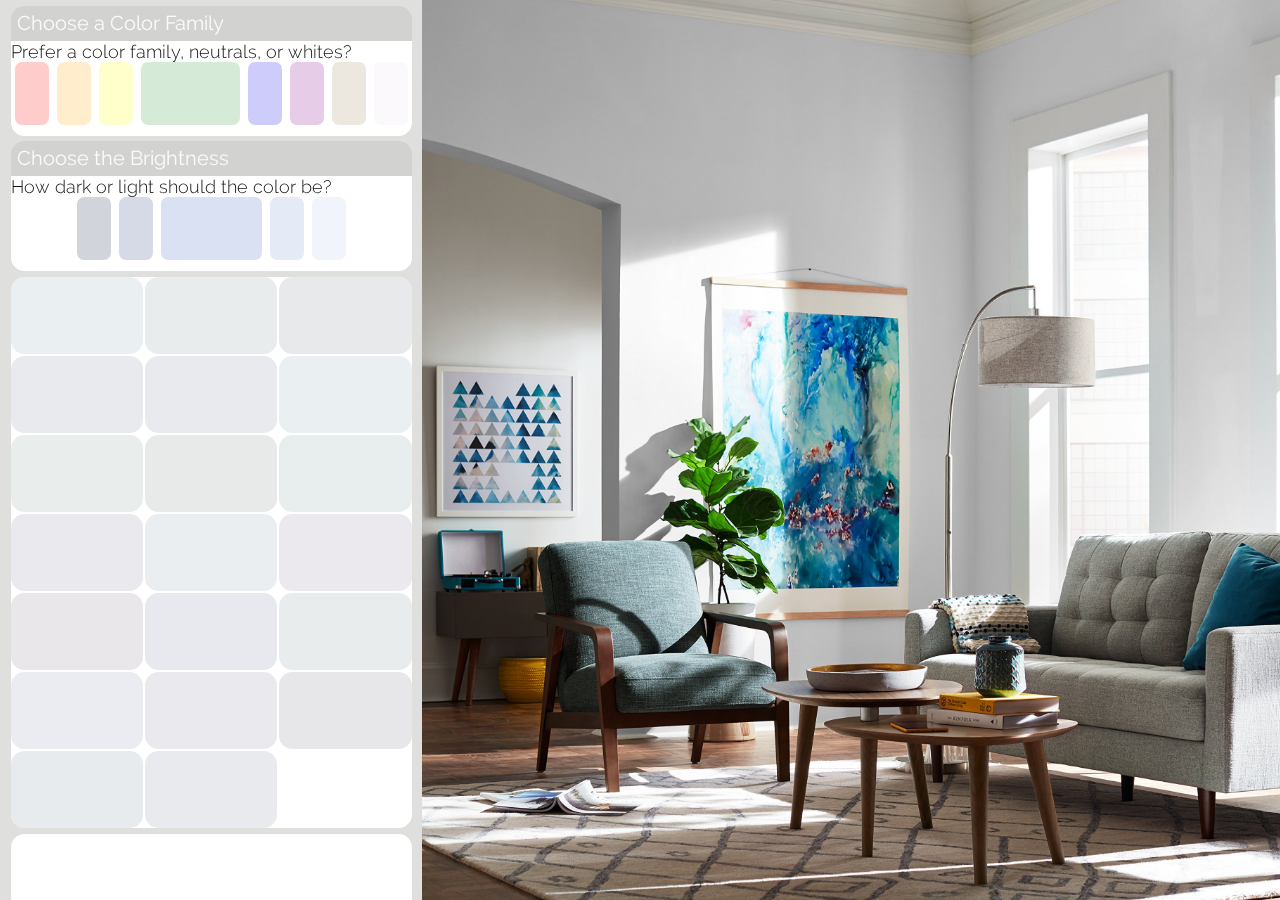
==== index.html @ 6569b26c "Started color info view 2" ====
<html>
  <head>
	<title>ColorFocus</title>
	<meta charset="UTF-8">
	<meta name="viewport" content="width=device-width, initial-scale=1">
	<link rel="stylesheet" href="./css/variables.css">
	<link rel="stylesheet" href="./css/global.css">
	<link rel="stylesheet" href="./css/navigation.css">
	<link rel="stylesheet" href="./css/layout.css">
	<link rel="stylesheet" href="./css/scene.css">
	<link rel="stylesheet" href="./css/color-list.css">
	<link rel="stylesheet" href="./css/state.css">
	<link rel="stylesheet" href="./css/filter.css">
</head>

<body>
	<script src="./js/tinycolor-min.js" type="text/javascript"></script>
	<script src="./js/jquery.js" type="text/javascript"></script>
	<script src="./js/angular.min.js" type="text/javascript"></script>
	<script src="./js/processed-colors.js" type="text/javascript"></script>
	<script src="./js/app.js" type="text/javascript"></script>

<div id="app-wrapper" class="">
	<div class="color-set-wrapper">
		<!-- <div class="filter-wrapper"> -->
			<div class="short-list__wrapper">
				<h2 class="short-list__title">
					Choose a Color Family
				</h2>
				<p class="short-list__copy">Prefer a color family, neutrals, or whites?</p>
					<!-- Colors, Neutrals or Whites -->
				<ul class="short-list">
					<li class="short-list__color"><button class="short-list__button" style="background-color:hsl( 0, 100%, 50% );"></button></li>
					<li class="short-list__color"><button class="short-list__button" style="background-color:hsl( 39, 100%, 50% );"></button></li>
					<li class="short-list__color"><button class="short-list__button" style="background-color:hsl( 60, 100%, 50% );"></button></li>
					<li class="short-list__color short-list__color--active"><button class="short-list__button" style="background-color:hsl( 121, 50%, 40% );"></button></li>
					<li class="short-list__color"><button class="short-list__button" style="background-color:hsl( 241, 98%, 46% );"></button></li>
					<li class="short-list__color"><button class="short-list__button" style="background-color:hsl( 300, 100%, 25% );"></button></li>
					<li class="short-list__color"><button class="short-list__button" style="background-color:hsl( 39, 25%, 50% );"></button></li>
					<li class="short-list__color"><button class="short-list__button" style="background-color:hsl( 300, 25%, 90% );"></button></li>
				</ul>
			</div>

			<div class="short-list__wrapper">
				<h2 class="short-list__title">Choose the Brightness</h2>
				<p class="short-list__copy">How dark or light should the color be?</p>
				<!-- Improve recommendations      Make the color dark or light -->
				<ul class="short-list">
					<li class="short-list__color"><button class="short-list__button" style="background-color:hsl( 220, 50%, 18% );"></button></li>
					<li class="short-list__color"><button class="short-list__button" style="background-color:hsl( 220, 50%, 34% );"></button></li>
					<li class="short-list__color short-list__color--active"><button class="short-list__button short-list__button--active" style="background-color:hsl( 220, 50%, 50% );"></button></li>
					<li class="short-list__color"><button class="short-list__button" style="background-color:hsl( 220, 50%, 66% );"></button></li>
					<li class="short-list__color"><button class="short-list__button" style="background-color:hsl( 220, 50%, 82% );"></button></li>
				</ul>
			</div>
		<!-- </div> -->

		<div class="color-list-wrapper">
			<ul class="color-list">
				<li class="color-list__color"><button class="color-list__button" style="background-color:hsl( 200, 38%, 33% );"></button></li>
				<li class="color-list__color"><button class="color-list__button" style="background-color:hsl( 200, 28%, 23% );"></button></li>
				<li class="color-list__color"><button class="color-list__button" style="background-color:hsl( 200, 38%, 13% );"></button></li>
				<li class="color-list__color"><button class="color-list__button" style="background-color:hsl( 220, 48%, 23% );"></button></li>
				<li class="color-list__color"><button class="color-list__button" style="background-color:hsl( 230, 32%, 23% );"></button></li>
				<li class="color-list__color"><button class="color-list__button" style="background-color:hsl( 190, 38%, 33% );"></button></li>
				<li class="color-list__color"><button class="color-list__button" style="background-color:hsl( 150, 28%, 23% );"></button></li>
				<li class="color-list__color"><button class="color-list__button" style="background-color:hsl( 160, 38%, 13% );"></button></li>
				<li class="color-list__color"><button class="color-list__button" style="background-color:hsl( 180, 48%, 23% );"></button></li>
				<li class="color-list__color"><button class="color-list__button" style="background-color:hsl( 250, 32%, 23% );"></button></li>
				<li class="color-list__color"><button class="color-list__button" style="background-color:hsl( 210, 38%, 33% );"></button></li>
				<li class="color-list__color"><button class="color-list__button" style="background-color:hsl( 270, 28%, 23% );"></button></li>
				<li class="color-list__color"><button class="color-list__button" style="background-color:hsl( 280, 38%, 13% );"></button></li>
				<li class="color-list__color"><button class="color-list__button" style="background-color:hsl( 230, 48%, 23% );"></button></li>
				<li class="color-list__color"><button class="color-list__button" style="background-color:hsl( 200, 32%, 23% );"></button></li>
				<li class="color-list__color"><button class="color-list__button" style="background-color:hsl( 220, 38%, 33% );"></button></li>
				<li class="color-list__color"><button class="color-list__button" style="background-color:hsl( 260, 28%, 23% );"></button></li>
				<li class="color-list__color"><button class="color-list__button" style="background-color:hsl( 240, 38%, 13% );"></button></li>
				<li class="color-list__color"><button class="color-list__button" style="background-color:hsl( 205, 48%, 23% );"></button></li>
				<li class="color-list__color"><button class="color-list__button" style="background-color:hsl( 232, 32%, 23% );"></button></li>
			</ul>
		</div>

		<div class="short-list__wrapper">
			<div class="short-list__content short-list__content--favorites">
				<h2 class="short-list__title">Your Favorites</h2>
				<p class="short-list__copy">Last seven colors you favorited</p>
				<!-- Improve recommendations      Make the color dark or light -->
				<ul class="short-list">
					<li class="short-list__color"><button class="short-list__button" style="background-color:hsl( 200, 38%, 33% );"></button></li>
					<li class="short-list__color"><button class="short-list__button" style="background-color:hsl( 200, 28%, 23% );"></button></li>
					<li class="short-list__color"><button class="short-list__button" style="background-color:hsl( 200, 38%, 13% );"></button></li>
					<li class="short-list__color"><button class="short-list__button" style="background-color:hsl( 200, 48%, 23% );"></button></li>
					<li class="short-list__color"><button class="short-list__button" style="background-color:hsl( 200, 32%, 23% );"></button></li>
				</ul>
			</div>
		</div>
	</div>

	<div class="scene">
		<div class="scene__room-wrapper">
			<div class="scene__room__tinted-wrapper">
				<img class="scene__room scene__room--tinted" src="./images/room.jpg" alt="">
			</div>
			<img class="scene__room scene__room--natural" src="./images/room.jpg" alt="">

			<div class="scene__color-info-wrapper">
				<button class="scene__color-info">
					<div class="scene__color-info-copy-wrapper">
						<div class="scene__color-info-copy scene__color-info--number">SW 2021</div>
						<div class="scene__color-info-copy scene__color-info--name">House Atreides</div>
					</div>
				</button>
				<button class="scene__color-info scene__color-info--coord1">
					<div class="scene__color-info-copy-wrapper">
						<div class="scene__color-info-copy scene__color-info--number">SW 2006</div>
						<div class="scene__color-info-copy scene__color-info--name">Rainstorm</div>
					</div>
				</button>
				<button class="scene__color-info scene__color-info--coord2">
					<div class="scene__color-info-copy-wrapper">
						<div class="scene__color-info-copy scene__color-info--number">SW 3773</div>
						<div class="scene__color-info-copy scene__color-info--name">Deep Forest Brown</div>
					</div>
				</button>
			</div>
		</div>

		<div class="scene__room-wrapper scene__room-wrapper--bottom">
			<div class="scene__room__tinted-wrapper scene__room__tinted-wrapper--bottom">
				<img class="scene__room scene__room--tinted scene__room" src="./images/room.jpg" alt="">
			</div>
			<img class="scene__room scene__room--natural" src="./images/room.jpg" alt="">

			<button class="scene__color-info scene__color-info--bottom">
				<div class="scene__color-info-copy-wrapper">
					<div class="scene__color-info-copy scene__color-info--number">SW 2021</div>
					<div class="scene__color-info-copy scene__color-info--name">House Atreides</div>
				</div>
			</button>
			<button class="scene__color-info scene__color-info--coord1 scene__color-info--bottom">
				<div class="scene__color-info-copy-wrapper">
					<div class="scene__color-info-copy scene__color-info--number">SW 2006</div>
					<div class="scene__color-info-copy scene__color-info--name">Rainstorm</div>
				</div>
			</button>
			<button class="scene__color-info  scene__color-info--coord2 scene__color-info--bottom">
				<div class="scene__color-info-copy-wrapper">
					<div class="scene__color-info-copy scene__color-info--number">SW 3773</div>
					<div class="scene__color-info-copy scene__color-info--name">Deep Forest Brown</div>
				</div>
			</button>
		</div>
	</div>
</div>  <!-- CLOSE app-wrapper -->

</body>
</html>
---- css/variables.css ----
body {
    --tintedSceneFilter: initial;
    --sceneTintColor: #fff;
}
---- css/global.css ----
/* ------------------ ############ RESETS ############ ------------------ */
html, button, body, div, span, section, ul, li, h1, h2, h3, h4, h5, p {
  box-sizing: border-box;
  color: #111112;
  font-family: 'Raleway', sans-serif;
  font-size: 16px;
  font-weight: 400;
  margin: 0;
  padding: 0;
}

button {
  background: transparent;
  border: none;
  cursor: pointer;
  line-height: normal;
  width: auto;
  overflow: visible;
  -moz-osx-font-smoothing: inherit;
  -webkit-font-smoothing: inherit;
  -webkit-appearance: none;
}

button::-moz-focus-inner {
  border: 0;
  padding: 0;
}

ul, li {
  list-style: none;
}

/* latin */
@font-face {
  font-family: 'Raleway';
  font-style: normal;
  font-weight: 300;
  src: local( 'Raleway Light' ), local( 'Raleway-Light' ), url( ../fonts/raleway300.woff2 ) format('woff2');
  unicode-range: U+0000-00FF, U+0131, U+0152-0153, U+02BB-02BC, U+02C6, U+02DA, U+02DC, U+2000-206F, U+2074, U+20AC, U+2122, U+2191, U+2193, U+2212, U+2215, U+FEFF, U+FFFD;
}
/* latin */
@font-face {
  font-family: 'Raleway';
  font-style: normal;
  font-weight: 400;
  src: local( 'Raleway' ), local( 'Raleway-Regular' ), url( ../fonts/raleway400.woff2 ) format('woff2');
  unicode-range: U+0000-00FF, U+0131, U+0152-0153, U+02BB-02BC, U+02C6, U+02DA, U+02DC, U+2000-206F, U+2074, U+20AC, U+2122, U+2191, U+2193, U+2212, U+2215, U+FEFF, U+FFFD;
}
/* latin */
@font-face {
  font-family: 'Raleway';
  font-style: normal;
  font-weight: 700;
  src: local( 'Raleway Bold' ), local( 'Raleway-Bold' ), url( ../fonts/raleway700.woff2 ) format('woff2');
  unicode-range: U+0000-00FF, U+0131, U+0152-0153, U+02BB-02BC, U+02C6, U+02DA, U+02DC, U+2000-206F, U+2074, U+20AC, U+2122, U+2191, U+2193, U+2212, U+2215, U+FEFF, U+FFFD;
}
/* latin */
@font-face {
  font-family: 'Raleway';
  font-style: normal;
  font-weight: 900;
  src: local( 'Raleway Black' ), local( 'Raleway-Black' ), url( ../fonts/raleway900.woff2 ) format('woff2');
  unicode-range: U+0000-00FF, U+0131, U+0152-0153, U+02BB-02BC, U+02C6, U+02DA, U+02DC, U+2000-206F, U+2074, U+20AC, U+2122, U+2191, U+2193, U+2212, U+2215, U+FEFF, U+FFFD;
}

/* ------------------ ############ GENERAL ############ ------------------ */
#app-wrapper {
  background-color: #fff;
  height: 100%;
  margin: 0 auto;
  max-width: 1500px;
  overflow: hidden;
  position: relative;
  width: 100vw;
}

.color-set-wrapper,
.color-list__button,
.scene,
.scene__room,
.scene__room-wrapper,
.scene__room__tinted-wrapper,
.scene__color-info-copy-wrapper,
.scene__color-info {
    height: 100%;
    left: 0;
    overflow: hidden;
    position: absolute;
    top: 0;
    width: 100%;
    z-index: 1;
}

/* ------------------ ############ VARIABLES ############ ------------------ */
body {
  --media-query-multiplier: 1;
  --media-query-font-multiplier: 1.2;
  --tintedSceneFilter: initial;
  --sceneTintColor: #fff;
  --default-border-radius: calc( var( --media-query-multiplier ) * 0.75vmax );

  --color-list-margin: calc( var( --media-query-multiplier ) * 1% ) 0;

  --color-set-wrapper-padding: 0 calc( var( --media-query-multiplier ) * 0.6% );
  --color-set-transform: transform: scaleY( 1 );

  --filter-list-title-padding: calc( var( --media-query-multiplier ) * 0.3vw ) calc( var( --media-query-multiplier ) * 0.35vw );
  --filter-list-wrapper-padding: 0 0 calc( var( --media-query-multiplier ) * 2% );
  --filter-list-wrapper-margin-top: calc( var( --media-query-multiplier ) * 1% );
  /* --filter-list-margin-top: calc( var( --media-query-multiplier ) * 0.8 * 2% ); */
  --filter-button-border-radius: calc( var( --media-query-multiplier ) * 0.4vmax );
  --filter-list-height: calc( var( --media-query-multiplier ) * 5% );
  --filter-list-title-font-size: calc( var( --media-query-multiplier ) * var( --media-query-font-multiplier ) * 18px );
  --filter-list-copy-font-size: calc( var( --media-query-multiplier ) * var( --media-query-font-multiplier ) * 16px );
}

@media  ( min-width: 770px ) and ( min-aspect-ratio: 3/2 ), ( min-width: 770px ) and ( max-aspect-ratio: 2/3 )  {
  body {
      --media-query-multiplier: 0.9;
      --media-query-font-multiplier: 0.97;
  }
}

@media  ( min-width: 770px ) and ( min-aspect-ratio: 3/2 )  {
}

@media  ( min-width: 770px ) and ( min-aspect-ratio: 2/1 ), ( min-width: 770px ) and ( max-aspect-ratio: 1/2 )  {
  .short-list,
  .short-list {
      /* height: 14%; */
  }

  body {
      --media-query-multiplier: 0.8;
      /* --media-query-font-multiplier: 0.97; */
  }
}

@media  ( min-width: 770px ) and ( min-aspect-ratio: 3/1 ), ( min-width: 770px ) and ( max-aspect-ratio: 1/3 )  {
  .short-list,
  .short-list {
      /* height: 16%; */
  }

  body {
      --media-query-multiplier: 0.7;
  }
}

@media  ( min-width: 770px ) and ( min-aspect-ratio: 3/1 )  {
  .filter-wrapper {
      height: 47.5%;
      /* margin-bottom: 0.3%; */
  }

  .color-list-wrapper {
      height: 51.5%;
  }
}

@media  ( min-width: 1000px ) and ( max-aspect-ratio: 3/2 ), ( min-width: 1000px ) and ( min-aspect-ratio: 2/3 )  {
  /* .short-list,
  .short-list {
      margin-top: 13px;
  } */

  body {
      --media-query-multiplier: 1;
      --media-query-font-multiplier: 0.8;
  }

  .filter-wrapper {
      height: 30%;
  }
  
  .color-list-wrapper {
      height: 69.9%;
  }
}

@media  ( min-width: 1170px ) and ( max-aspect-ratio: 3/2 ), ( min-width: 1170px ) and ( min-aspect-ratio: 2/3 )  {
  body {
      --media-query-multiplier: 1.2;
  }

  .color-set-wrapper {
      /* padding: 1%; */
  }

  .short-list,
  .short-list {
      /* margin-top: 16px; */
  }

  .short-list__title,
  .short-list__title {
      /* font-size: 18px; */
  }
}

@media  ( min-width: 1230px ) and ( max-aspect-ratio: 3/2 ), ( min-width: 1230px ) and ( min-aspect-ratio: 2/3 )  {
  body {
      --media-query-multiplier: 1.4;
  }

  .color-set-wrapper {
      /* padding: 1.3%; */
  }

  .short-list__title,
  .short-list__title {
      /* font-size: 22px; */
      /* margin: 6px 0; */
  }

  .short-list,
  .short-list {
      /* margin-top: 20px; */
  }
}

@media  ( min-width: 1380px ) and ( max-aspect-ratio: 3/2 ), ( min-width: 1380px ) and ( min-aspect-ratio: 2/3 )  {
  body {
      --media-query-multiplier: 1.5;
  }
  .color-set-wrapper {
      /* padding: 1.6%; */
  }

  .short-list,
  .short-list {
      /* height: 36px; */
      /* margin-top: 18px; */
  }
}

/* ------------------ ############ APP STATE - ROOM DETAIL ############ ------------------ */


.state-select-favorites .short-list__wrapper:not( .short-list__content--favorites ) {
  opacity: 0;
  transform: scaleY( 0.001);
}

.state-select-favorites .short-list__wrapper:not( .short-list__content--favorites ) .short-list__content {
  transform: scaleY( 1000 );
}

.scene:hover .short-list__content--favorites,
.state-select-favorites .short-list__content--favorites {
  opacity: 1;
  transform: scaleY( 1 );
}

.scene:hover .short-list__content--favorites .short-list__content,
.state-select-favorites .short-list__content--favorites .short-list__content {
  transform: scaleY( 1 );
}
---- css/layout.css ----
.EXAMPLE {
  display: flex;
  flex-direction: column;
  height: var( --slice-wrapper-height );
  justify-content: space-between;
  top: var( --navigation-height );
  transform: var( --slice-slider-translate );
  transition-property: transform;
  transition-duration: var( --duration-long );
  width: 100%;
  will-change: transform;
}


@media screen and ( orientation: landscape ) { /* landscape viewport, vertical rooms */
}

@media screen and ( min-width: 790px ) {

}

@media screen and ( min-width: 790px ) and ( orientation: landscape ){
}

@media screen and ( min-width: 900px ) {
}

@media screen and ( min-width: 1000px ) {
}

@media screen and ( min-width: 1100px ) {
}

@media screen and ( min-width: 1250px ) {
}
---- css/scene.css ----
.scene {
    background-color: var( --sceneTintColor );
    /* display: none; */
    left: 33%;
    overflow: hidden;
    width: 67%;

    /* opacity: 0.1; */
}

.scene__room {
    background-color: var( --sceneTintColor );
    object-fit: cover;
}

.scene__room--tinted {
    background-color: var( --sceneTintColor );
    filter: grayscale(100);
    mix-blend-mode: multiply;
}

.scene__room__tinted-wrapper {
    background-color: var( --sceneTintColor );
}

.scene__room--natural {
    -webkit-mask-image: url( '../images/room-mask.png' );
    -webkit-mask-size: cover;
    -webkit-mask-position: 50% 50%;
    mask-size: cover;
}

.scene__room-wrapper {
}

.scene__room-wrapper--bottom {
    display: none;
}

.scene__color-info-wrapper {
    align-items: center;
    /* align-content: center; */
    display: flex;
    flex-direction: row;
    height: 100%;
    justify-content: space-around;

    transform: scale( 1 );
    transition: transform 0.35s;

    width: 100%;
    will-change: transform;
    /* padding: 1%; */
}

.scene__color-info {
    /* align-items: center; */
    /* background-color: #555657; */
    background: linear-gradient(-15deg, rgba(27, 41, 54, 0.2) 0%, rgba(27, 41, 54, 1) 38%, rgba(27, 41, 54, 1) 100%);
    border-radius: var( --default-border-radius );
    /* display: inline-block; */
    height: 98%;
    /* margin: 1% 0 0 1%; */
    /* clip-path: polygon( 0% 0%, 100% 0%, 100% 17%, 80% 12%, 0% 20% ); */
    /* display: flex;
    flex-direction: column;
    justify-content: flex-end; */
    position: relative;
    /* transform: scale( 1 ); */
    transform-origin: top left;
    transition: transform 0.35s;
    width: 52%;
    /* will-change: transform; */
    z-index: 3;
}

.scene__color-info--bottom {
}

/* .scene__color-info-copy, */
.scene__color-info-copy-wrapper {
    margin-bottom: 10%;
    /* transform: scale( 10 ); */
    transform-origin: top left;
    transition: transform 0.35s;
    will-change: transform;
}

.scene__color-info--coord1 {
    background: linear-gradient(-15deg, rgba(27, 41, 54, 0.2) 0%, rgba(27, 41, 54, 1) 38%, rgba(27, 41, 54, 1) 100%);
    width: 22%;
    /* clip-path: polygon( 0% 0%, 100% 0%, 100% 17%, 80% 12%, 0% 20% ); */
    z-index: 2;
}

.scene__color-info--coord2 {
    background-color: #222324;
    width: 22%;
    /* clip-path: polygon( 0% 0%, 100% 0%, 100% 17%, 80% 12%, 0% 20% ); */
    z-index: 1;
}

.scene__color-info--number {
    font-size: var( --filter-list-copy-font-size );
}

.scene__color-info--name {
    font-size: var( --filter-list-title-font-size );    
    margin-bottom: 10%;
}

.scene__room__tinted-wrapper {
}

.scene__room__tinted-wrapper--bottom {
}
---- css/color-list.css ----
.color-list-wrapper {
    background-color: #fff;
    border-radius: var( --default-border-radius );
    height: 61.3%;
    margin: var( --color-list-margin );
    overflow: hidden;
    width: 100%;
}

.color-list {
    display: grid;
    grid-gap: 0.15vw;
    grid-template-columns: 1fr 1fr 1fr;
    height: 100%;
    width: 100%;
}

.color-list__color {
    position: relative;
}

.color-list__button {
    border-radius: var( --default-border-radius );
    opacity: 0.1;
}

.color-list__color--active {
}

@media ( min-aspect-ratio: 3/2 ) {
    .color-list {
        grid-template-columns: 1fr 1fr 1fr 1fr 1fr;
    }
}

@media ( min-aspect-ratio: 5/2 ) {
    .color-list {
        grid-template-columns: 1fr 1fr 1fr 1fr 1fr 1fr;
    }
}

@media ( min-aspect-ratio: 7/2 ) {
    .color-list {
        grid-template-columns: 1fr 1fr 1fr 1fr 1fr 1fr 1fr;
    }
}
---- css/state.css ----
/* --duration-long-6x: */


/* Color Detail displayed state  */
.room-wrapper__button:hover .solid-overlay,
.room-wrapper__button:hover .room-image-natural {
  opacity: 0;
}

.room-wrapper__button:hover .color-info {
  opacity: 1;
  z-index: 4;
}

.room-wrapper__button:hover .logo-clipped {
  transform: scale( 1, 1 ) translate( 0, 0 );
}
---- css/filter.css ----
.title {
    color: rgb(51, 111, 119);
    font-family: 'Raleway', Arial, Helvetica, sans-serif;
    font-size: 1.5vmax;
    font-weight: 200;
}

.short-list__title {
    background-color: rgb(34, 32, 26);
    border-top-right-radius: var( --default-border-radius );
    border-top-left-radius: var( --default-border-radius );
    color: rgb(236, 232, 228);
    font-size: var( --filter-list-title-font-size );
    margin: 0;
    padding: var( --filter-list-title-padding );

    opacity: 0.2;
}

.short-list__copy {
    font-weight: 300;
    font-size: var( --filter-list-copy-font-size );
}

.filter-wrapper {
    align-items: center;
    display: flex;
    flex-direction: column;
    justify-content: center;
    height: 100%;
    overflow: hidden;

    opacity: 0.5;
}   

.color-set-wrapper {
    background-color: #dfdfde;
    flex-direction: column;
    justify-content: center;
    overflow: hidden;
    padding: var( --color-set-wrapper-padding );
    width: 33%;    
}

.filter-wrapper {
    height: 37.6%;
    width: 100%;
}

.short-list__wrapper {
    background-color: #fff;
    border-radius: var( --default-border-radius );
    margin-top: var( --filter-list-wrapper-margin-top );
    opacity: 1;
    padding: var( --filter-list-wrapper-padding );
    transform: scaleY( 1 );
    transition: transform 0.35s;
    will-change: transform;
    width: 100%;
}

.short-list__content {
    transform: scaleY( 1 );
    transition: transform 0.35s;
    will-change: transform;
}

.short-list {
    align-items: center;
    display: flex;
    height: var( --filter-list-height );
    justify-content: center;
    /* margin-top: var( --filter-list-margin-top ); */
    overflow: hidden;
    width: 100%;
}

.short-list__content--favorites {
    opacity: 0;
    transform: scaleY( 0.001 );
}

.short-list__content--favorites .short-list__content {
    transform: scaleY( 1000 );
}


.short-list__color {
    height: 100%;
    margin: 0 1%;
    width: 8.5%;

    opacity: 0.2;
}

.short-list__color--active {
    width: 25%;
}

.short-list__button {
    border-radius: var( --filter-button-border-radius );
    height: 100%;
    width: 100%;
}

.short-list__color {
}
.short-list__button {
}
.short-list {
}
.short-list__color {
}
.short-list__button {
}
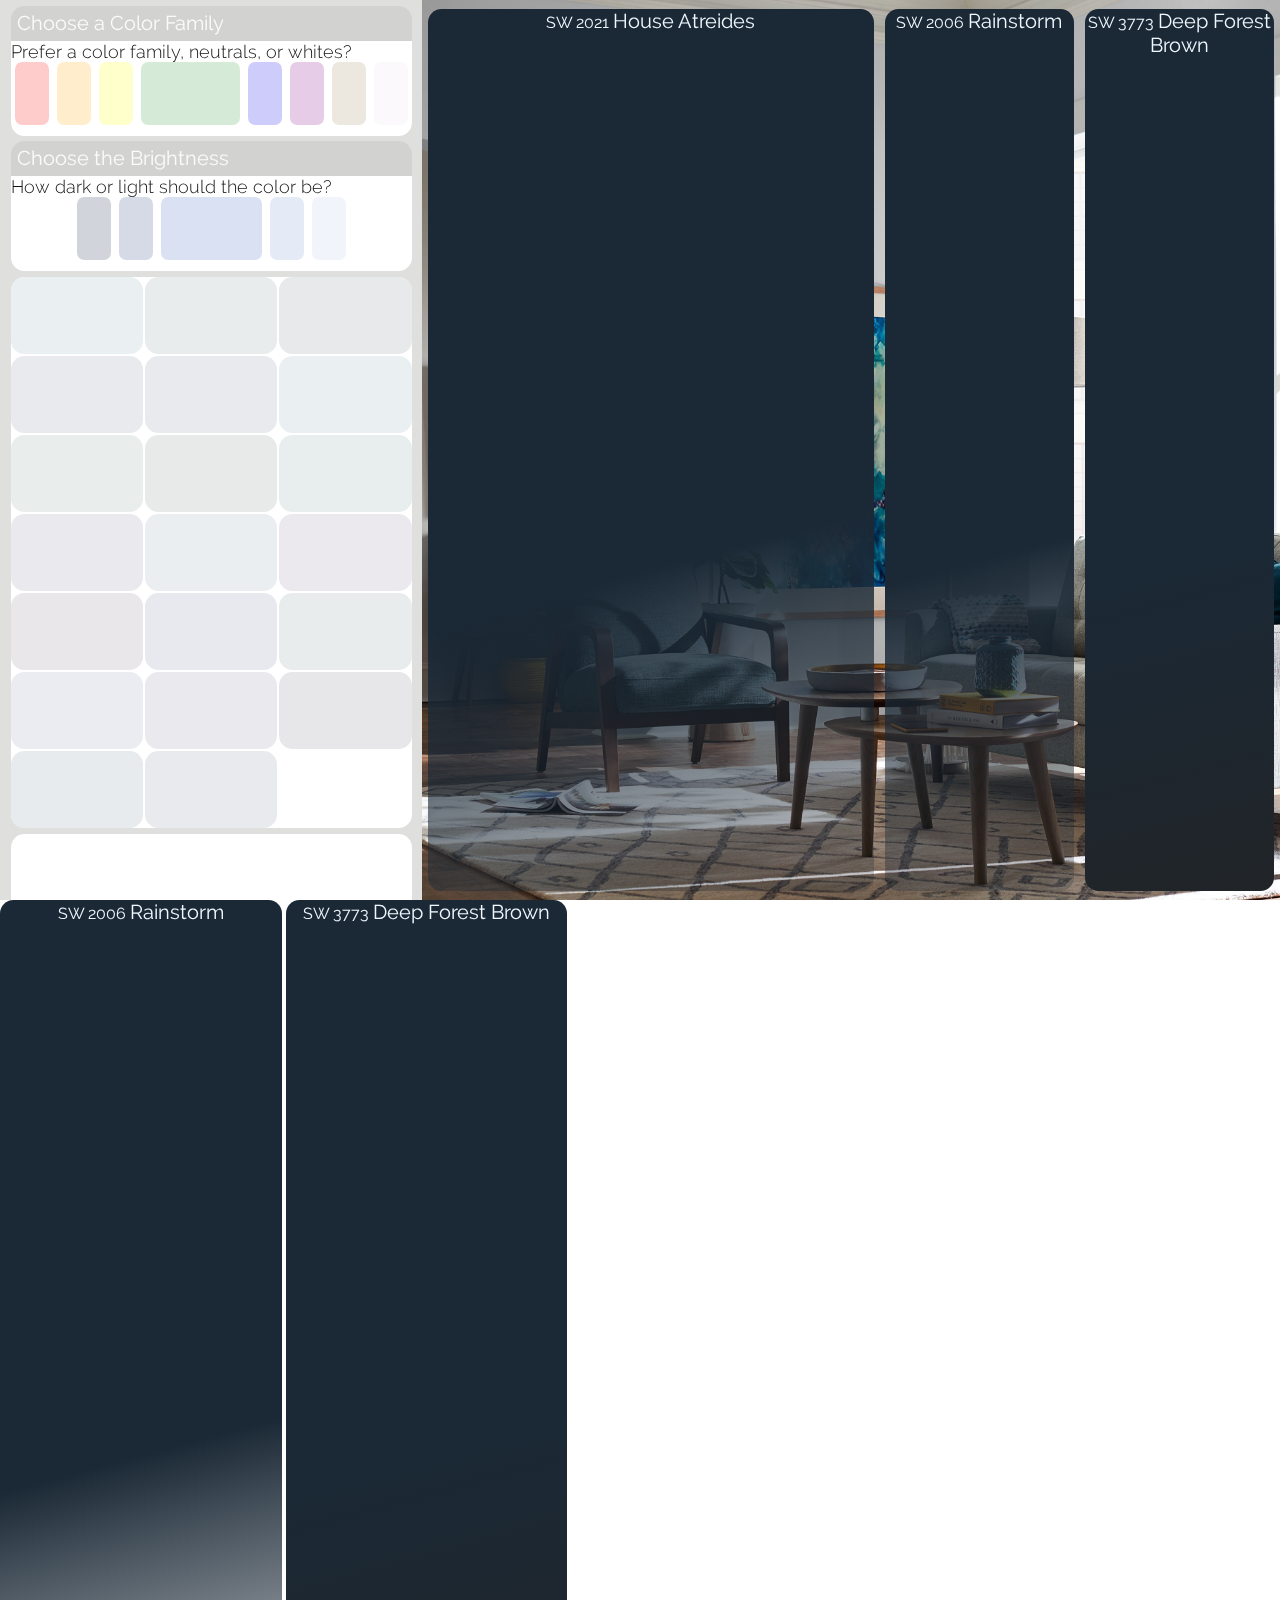
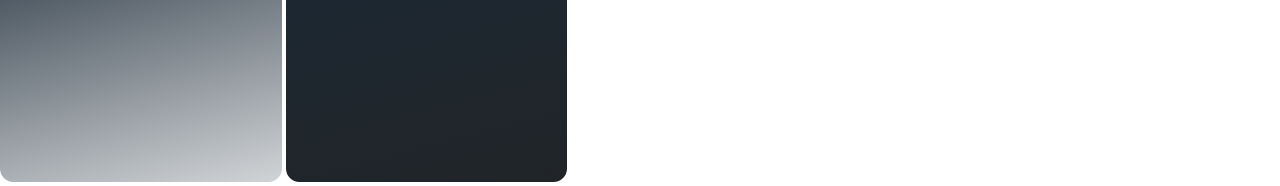
==== commit 7ac2cdcc: "Tried uniform color info blocks" ====
--- a/index.html
+++ b/index.html
@@ -105,22 +105,22 @@
 
 			<div class="scene__color-info-wrapper">
 				<button class="scene__color-info">
-					<div class="scene__color-info-copy-wrapper">
-						<div class="scene__color-info-copy scene__color-info--number">SW 2021</div>
-						<div class="scene__color-info-copy scene__color-info--name">House Atreides</div>
-					</div>
+					<p class="scene__color-info-copy-wrapper">
+						<span class="scene__color-info-copy scene__color-info--number">SW 2021</span>
+						<span class="scene__color-info-copy scene__color-info--name">House Atreides</span>
+					</p>
 				</button>
 				<button class="scene__color-info scene__color-info--coord1">
-					<div class="scene__color-info-copy-wrapper">
-						<div class="scene__color-info-copy scene__color-info--number">SW 2006</div>
-						<div class="scene__color-info-copy scene__color-info--name">Rainstorm</div>
-					</div>
+					<p class="scene__color-info-copy-wrapper">
+						<span class="scene__color-info-copy scene__color-info--number">SW 2006</span>
+						<span class="scene__color-info-copy scene__color-info--name">Rainstorm</span>
+					</p>
 				</button>
 				<button class="scene__color-info scene__color-info--coord2">
-					<div class="scene__color-info-copy-wrapper">
-						<div class="scene__color-info-copy scene__color-info--number">SW 3773</div>
-						<div class="scene__color-info-copy scene__color-info--name">Deep Forest Brown</div>
-					</div>
+					<p class="scene__color-info-copy-wrapper">
+						<span class="scene__color-info-copy scene__color-info--number">SW 3773</span>
+						<span class="scene__color-info-copy scene__color-info--name">Deep Forest Brown</span>
+					</p>
 				</button>
 			</div>
 		</div>
@@ -132,21 +132,21 @@
 			<img class="scene__room scene__room--natural" src="./images/room.jpg" alt="">
 
 			<button class="scene__color-info scene__color-info--bottom">
-				<div class="scene__color-info-copy-wrapper">
-					<div class="scene__color-info-copy scene__color-info--number">SW 2021</div>
-					<div class="scene__color-info-copy scene__color-info--name">House Atreides</div>
+				<span class="scene__color-info-copy-wrapper">
+					<span class="scene__color-info-copy scene__color-info--number">SW 2021</div>
+					<span class="scene__color-info-copy scene__color-info--name">House Atreides</div>
 				</div>
 			</button>
 			<button class="scene__color-info scene__color-info--coord1 scene__color-info--bottom">
-				<div class="scene__color-info-copy-wrapper">
-					<div class="scene__color-info-copy scene__color-info--number">SW 2006</div>
-					<div class="scene__color-info-copy scene__color-info--name">Rainstorm</div>
+				<span class="scene__color-info-copy-wrapper">
+					<span class="scene__color-info-copy scene__color-info--number">SW 2006</div>
+					<span class="scene__color-info-copy scene__color-info--name">Rainstorm</div>
 				</div>
 			</button>
 			<button class="scene__color-info  scene__color-info--coord2 scene__color-info--bottom">
-				<div class="scene__color-info-copy-wrapper">
-					<div class="scene__color-info-copy scene__color-info--number">SW 3773</div>
-					<div class="scene__color-info-copy scene__color-info--name">Deep Forest Brown</div>
+				<span class="scene__color-info-copy-wrapper">
+					<span class="scene__color-info-copy scene__color-info--number">SW 3773</div>
+					<span class="scene__color-info-copy scene__color-info--name">Deep Forest Brown</div>
 				</div>
 			</button>
 		</div>
--- a/css/scene.css
+++ b/css/scene.css
@@ -45,12 +45,15 @@
     height: 100%;
     justify-content: space-around;
 
+    position: relative;
+
     transform: scale( 1 );
     transition: transform 0.35s;
 
     width: 100%;
     will-change: transform;
     /* padding: 1%; */
+    z-index: 3;
 }
 
 .scene__color-info {
@@ -71,7 +74,7 @@
     transition: transform 0.35s;
     width: 52%;
     /* will-change: transform; */
-    z-index: 3;
+    /* z-index: 3; */
 }
 
 .scene__color-info--bottom {
@@ -80,25 +83,38 @@
 /* .scene__color-info-copy, */
 .scene__color-info-copy-wrapper {
     margin-bottom: 10%;
-    /* transform: scale( 10 ); */
+    /* position: relative;
+    transform: scale( 10 );
     transform-origin: top left;
     transition: transform 0.35s;
-    will-change: transform;
+    will-change: transform; */
 }
 
 .scene__color-info--coord1 {
     background: linear-gradient(-15deg, rgba(27, 41, 54, 0.2) 0%, rgba(27, 41, 54, 1) 38%, rgba(27, 41, 54, 1) 100%);
     width: 22%;
     /* clip-path: polygon( 0% 0%, 100% 0%, 100% 17%, 80% 12%, 0% 20% ); */
-    z-index: 2;
+    /* z-index: 2; */
 }
 
 .scene__color-info--coord2 {
     background-color: #222324;
     width: 22%;
     /* clip-path: polygon( 0% 0%, 100% 0%, 100% 17%, 80% 12%, 0% 20% ); */
-    z-index: 1;
+    /* z-index: 1; */
 }
+
+.scene__color-info-copy {
+    color: aliceblue;
+    position: relative;
+    transform: scale( 10 );
+    transform-origin: top left;
+    transition: transform 0.35s;
+    will-change: transform;
+}
+
+
+color: #fff;
 
 .scene__color-info--number {
     font-size: var( --filter-list-copy-font-size );
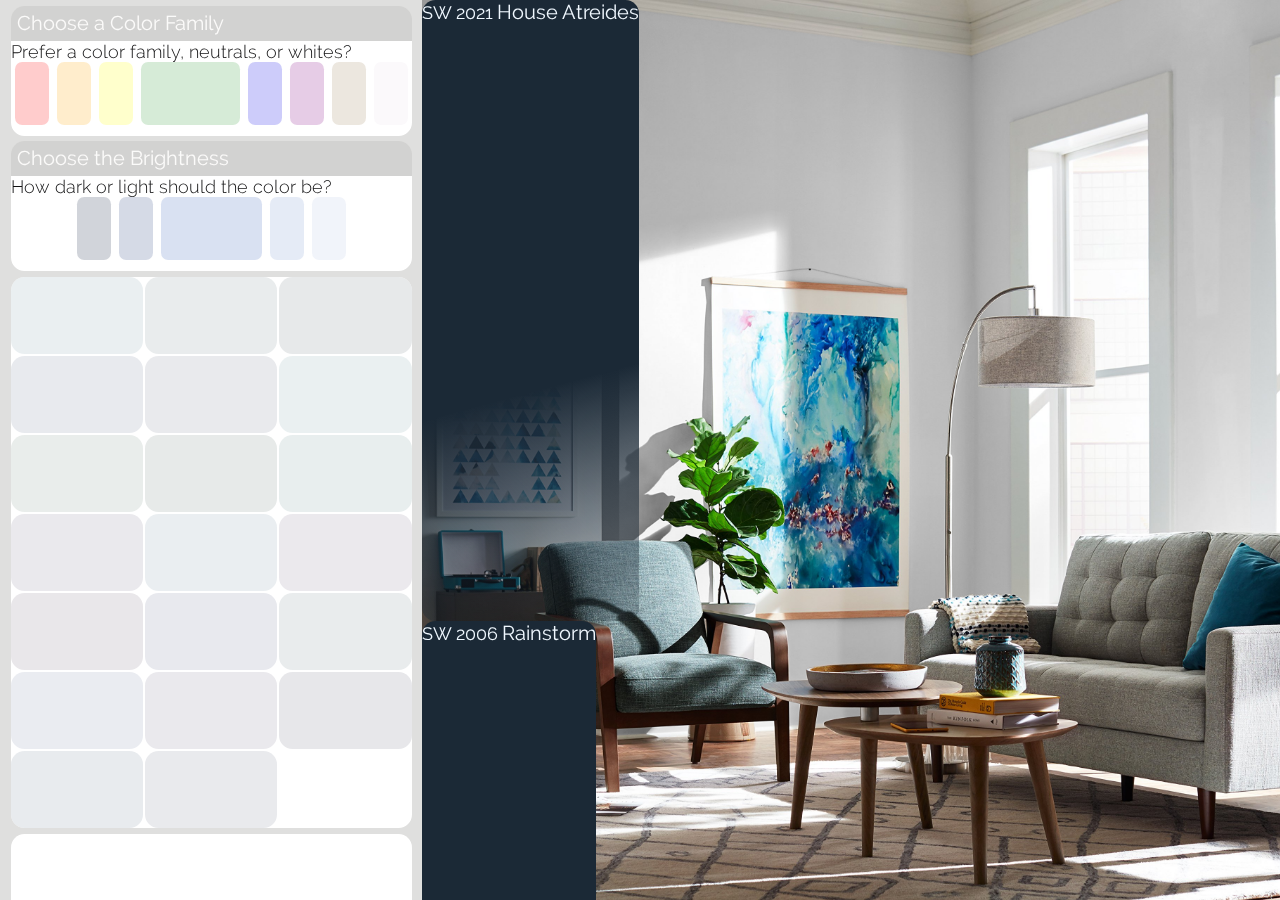
==== commit 52736ab8: "Started using vars for color info values" ====
--- a/index.html
+++ b/index.html
@@ -103,7 +103,7 @@
 			</div>
 			<img class="scene__room scene__room--natural" src="./images/room.jpg" alt="">
 
-			<div class="scene__color-info-wrapper">
+			<!-- <div class="scene__color-info-wrapper"> -->
 				<button class="scene__color-info">
 					<p class="scene__color-info-copy-wrapper">
 						<span class="scene__color-info-copy scene__color-info--number">SW 2021</span>
@@ -122,7 +122,7 @@
 						<span class="scene__color-info-copy scene__color-info--name">Deep Forest Brown</span>
 					</p>
 				</button>
-			</div>
+			<!-- </div> -->
 		</div>
 
 		<div class="scene__room-wrapper scene__room-wrapper--bottom">
@@ -132,22 +132,22 @@
 			<img class="scene__room scene__room--natural" src="./images/room.jpg" alt="">
 
 			<button class="scene__color-info scene__color-info--bottom">
-				<span class="scene__color-info-copy-wrapper">
-					<span class="scene__color-info-copy scene__color-info--number">SW 2021</div>
-					<span class="scene__color-info-copy scene__color-info--name">House Atreides</div>
-				</div>
+				<p class="scene__color-info-copy-wrapper">
+					<span class="scene__color-info-copy scene__color-info--number">SW 2021</span>
+					<span class="scene__color-info-copy scene__color-info--name">House Atreides</span>
+				</p>
 			</button>
 			<button class="scene__color-info scene__color-info--coord1 scene__color-info--bottom">
-				<span class="scene__color-info-copy-wrapper">
-					<span class="scene__color-info-copy scene__color-info--number">SW 2006</div>
-					<span class="scene__color-info-copy scene__color-info--name">Rainstorm</div>
-				</div>
+				<p class="scene__color-info-copy-wrapper">
+					<span class="scene__color-info-copy scene__color-info--number">SW 2006</span>
+					<span class="scene__color-info-copy scene__color-info--name">Rainstorm</span>
+				</p>
 			</button>
 			<button class="scene__color-info  scene__color-info--coord2 scene__color-info--bottom">
-				<span class="scene__color-info-copy-wrapper">
-					<span class="scene__color-info-copy scene__color-info--number">SW 3773</div>
-					<span class="scene__color-info-copy scene__color-info--name">Deep Forest Brown</div>
-				</div>
+				<p class="scene__color-info-copy-wrapper">
+					<span class="scene__color-info-copy scene__color-info--number">SW 3773</span>
+					<span class="scene__color-info-copy scene__color-info--name">Deep Forest Brown</span>
+				</p>
 			</button>
 		</div>
 	</div>
--- a/css/scene.css
+++ b/css/scene.css
@@ -31,6 +31,7 @@
 }
 
 .scene__room-wrapper {
+    overflow: hidden;
 }
 
 .scene__room-wrapper--bottom {
@@ -38,68 +39,102 @@
 }
 
 .scene__color-info-wrapper {
-    align-items: center;
+    /* align-items: center; */
     /* align-content: center; */
-    display: flex;
-    flex-direction: row;
-    height: 100%;
-    justify-content: space-around;
+    /* display: flex;
+    flex-direction: row; */
+    height: 96%;
+    /* justify-content: space-around; */
+    margin: 2% 0 0 2%;
+    overflow: hidden;
+
 
     position: relative;
 
-    transform: scale( 1 );
-    transition: transform 0.35s;
+    /* transform: scale( 1 );
+    transition: transform 0.35s; */
 
-    width: 100%;
-    will-change: transform;
+    width: 96%;
+    /* will-change: transform; */
     /* padding: 1%; */
     z-index: 3;
 }
+body {
+    --color-info-main-width-raw: 46;
+    --color-info-main-height-raw: 59;
+    --color-info-main-top-raw: 31;
+    --color-info-main-left-raw: 15;
+    --color-info-coord-width-raw: calc ( ( 93 - var( --color-info-main-width-raw ) ) / 2 );
+    --color-info-coord1-height-raw: 86;
+    --color-info-coord1-top-raw: 15;
+    /* --color-info-coord1-left-raw: 46; */
+    --color-info-coord2-height-raw: 78;
+    --color-info-coord2-top-raw: 22;
 
-.scene__color-info {
+
+    --color-info-main-width:  calc ( - var( --color-info-main-width-raw ) * 1% );
+
+
+    --color-info-coord-width: calc ( - var( --color-info-coord-width-raw ) * 1% );
+    /* --color-info-coord2-left-raw: 46; */
+}
+
+.scene__color-info { /* staionary with corners */
     /* align-items: center; */
     /* background-color: #555657; */
-    background: linear-gradient(-15deg, rgba(27, 41, 54, 0.2) 0%, rgba(27, 41, 54, 1) 38%, rgba(27, 41, 54, 1) 100%);
+    /* background: linear-gradient(-15deg, rgba(27, 41, 54, 0.2) 0%, rgba(27, 41, 54, 1) 38%, rgba(27, 41, 54, 1) 100%); */
     border-radius: var( --default-border-radius );
-    /* display: inline-block; */
-    height: 98%;
+    display: block;
+    height: 69%;
     /* margin: 1% 0 0 1%; */
     /* clip-path: polygon( 0% 0%, 100% 0%, 100% 17%, 80% 12%, 0% 20% ); */
     /* display: flex;
     flex-direction: column;
     justify-content: flex-end; */
+    overflow: hidden;
     position: relative;
-    /* transform: scale( 1 ); */
+    transform: scale( 1 ) translate( 0, 0 );
     transform-origin: top left;
     transition: transform 0.35s;
-    width: 52%;
-    /* will-change: transform; */
-    /* z-index: 3; */
+    width: var( --color-info-main-width );
+    will-change: transform;
+    z-index: 3;
 }
 
 .scene__color-info--bottom {
 }
 
 /* .scene__color-info-copy, */
-.scene__color-info-copy-wrapper {
-    margin-bottom: 10%;
-    /* position: relative;
-    transform: scale( 10 );
+.scene__color-info-copy-wrapper { /* moves down into view */
+    background: linear-gradient(-15deg, rgba(27, 41, 54, 0.2) 0%, rgba(27, 41, 54, 1) 38%, rgba(27, 41, 54, 1) 100%);
+    /* margin-bottom: 10%; */
+    height: 100%;
+    position: relative;
+    transform: scale( 1 ) translate( 0, 0 );
     transform-origin: top left;
     transition: transform 0.35s;
-    will-change: transform; */
+    width: 100%;
+    will-change: transform;
 }
 
-.scene__color-info--coord1 {
-    background: linear-gradient(-15deg, rgba(27, 41, 54, 0.2) 0%, rgba(27, 41, 54, 1) 38%, rgba(27, 41, 54, 1) 100%);
-    width: 22%;
+.scene__color-info--coord1,
+.scene__color-info--coord2 {
+    /* background: linear-gradient(-15deg, rgba(27, 41, 54, 0.2) 0%, rgba(27, 41, 54, 1) 38%, rgba(27, 41, 54, 1) 100%); */
+    width: var( --color-info-coord-width );
     /* clip-path: polygon( 0% 0%, 100% 0%, 100% 17%, 80% 12%, 0% 20% ); */
     /* z-index: 2; */
 }
 
+.scene__color-info--coord1 .scene__color-info-copy-wrapper {
+    background: linear-gradient(-15deg, rgba(27, 41, 54, 0.2) 0%, rgba(27, 41, 54, 1) 38%, rgba(27, 41, 54, 1) 100%);
+}
+
+.scene__color-info--coord2 .scene__color-info-copy-wrapper {
+    background: linear-gradient(-15deg, rgba(27, 41, 54, 0.2) 0%, rgba(27, 41, 54, 1) 38%, rgba(27, 41, 54, 1) 100%);
+}
+
 .scene__color-info--coord2 {
-    background-color: #222324;
-    width: 22%;
+    /* background-color: #222324; */
     /* clip-path: polygon( 0% 0%, 100% 0%, 100% 17%, 80% 12%, 0% 20% ); */
     /* z-index: 1; */
 }
@@ -113,8 +148,6 @@
     will-change: transform;
 }
 
-
-color: #fff;
 
 .scene__color-info--number {
     font-size: var( --filter-list-copy-font-size );
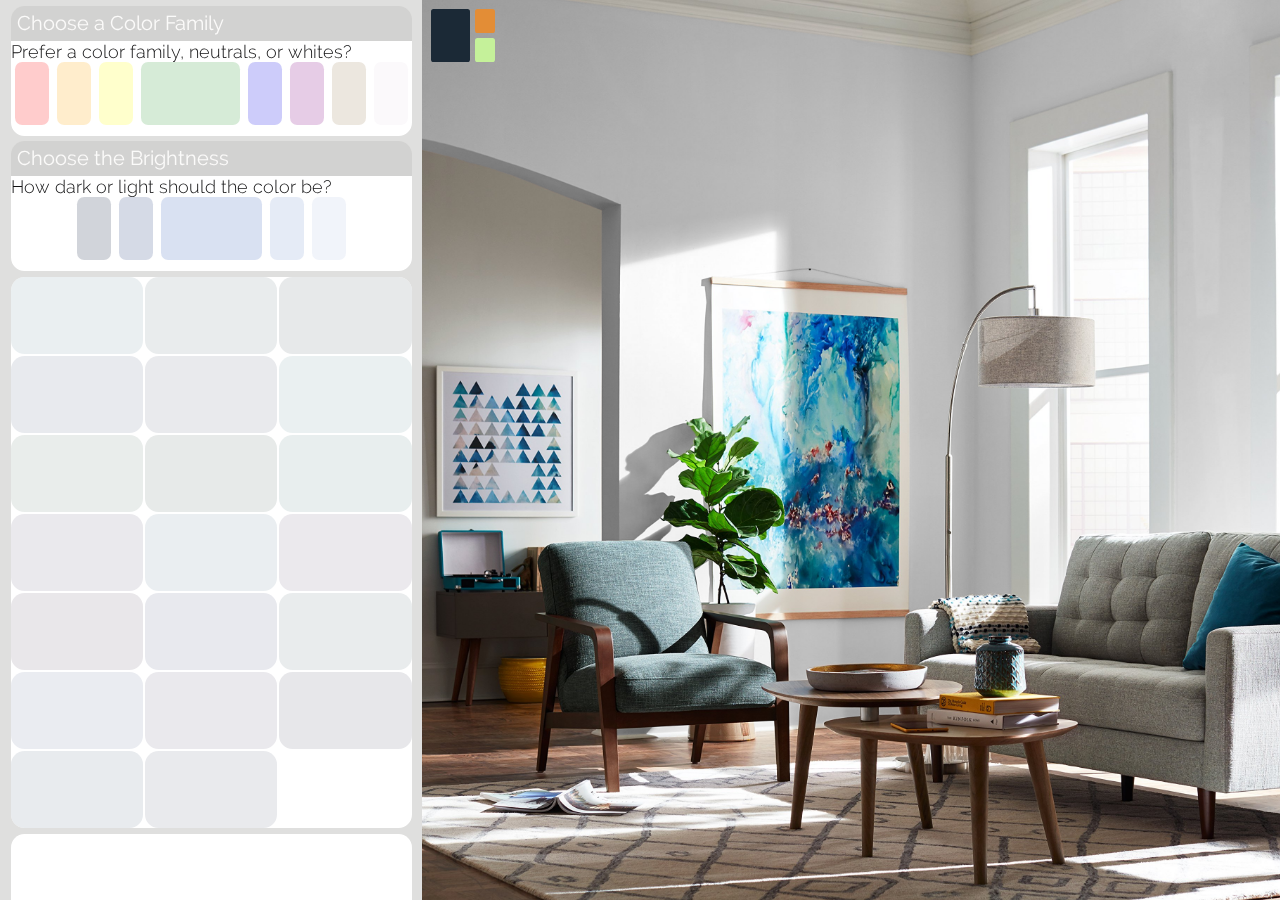
==== commit 5cedb21a: "More variable changes" ====
--- a/index.html
+++ b/index.html
@@ -103,26 +103,24 @@
 			</div>
 			<img class="scene__room scene__room--natural" src="./images/room.jpg" alt="">
 
-			<!-- <div class="scene__color-info-wrapper"> -->
-				<button class="scene__color-info">
-					<p class="scene__color-info-copy-wrapper">
-						<span class="scene__color-info-copy scene__color-info--number">SW 2021</span>
-						<span class="scene__color-info-copy scene__color-info--name">House Atreides</span>
-					</p>
-				</button>
-				<button class="scene__color-info scene__color-info--coord1">
-					<p class="scene__color-info-copy-wrapper">
-						<span class="scene__color-info-copy scene__color-info--number">SW 2006</span>
-						<span class="scene__color-info-copy scene__color-info--name">Rainstorm</span>
-					</p>
-				</button>
-				<button class="scene__color-info scene__color-info--coord2">
-					<p class="scene__color-info-copy-wrapper">
-						<span class="scene__color-info-copy scene__color-info--number">SW 3773</span>
-						<span class="scene__color-info-copy scene__color-info--name">Deep Forest Brown</span>
-					</p>
-				</button>
-			<!-- </div> -->
+			<button class="scene__color-info">
+				<p class="scene__color-info-copy-wrapper">
+					<span class="scene__color-info-copy scene__color-info--number">SW 2021</span>
+					<span class="scene__color-info-copy scene__color-info--name">House Atreides</span>
+				</p>
+			</button>
+			<button class="scene__color-info scene__color-info--coord1">
+				<p class="scene__color-info-copy-wrapper">
+					<span class="scene__color-info-copy scene__color-info--number">SW 2006</span>
+					<span class="scene__color-info-copy scene__color-info--name">Rainstorm</span>
+				</p>
+			</button>
+			<button class="scene__color-info scene__color-info--coord2">
+				<p class="scene__color-info-copy-wrapper">
+					<span class="scene__color-info-copy scene__color-info--number">SW 3773</span>
+					<span class="scene__color-info-copy scene__color-info--name">Deep Forest Brown</span>
+				</p>
+			</button>
 		</div>
 
 		<div class="scene__room-wrapper scene__room-wrapper--bottom">
--- a/css/global.css
+++ b/css/global.css
@@ -68,7 +68,8 @@
   background-color: #fff;
   height: 100%;
   margin: 0 auto;
-  max-width: 1500px;
+  max-height: 1280px;
+  max-width: 1940px;
   overflow: hidden;
   position: relative;
   width: 100vw;
--- a/css/scene.css
+++ b/css/scene.css
@@ -38,62 +38,77 @@
     display: none;
 }
 
-.scene__color-info-wrapper {
-    /* align-items: center; */
-    /* align-content: center; */
-    /* display: flex;
-    flex-direction: row; */
-    height: 96%;
-    /* justify-content: space-around; */
-    margin: 2% 0 0 2%;
-    overflow: hidden;
+body {
+    /* --color-info-coord1-left-raw: 46; */
+    --color-info-main-width-raw: 4.6;
+    --color-info-main-height-raw: 5.9;
+    --color-info-main-top-raw: 1;
+    --color-info-main-left-raw: 1;
 
+    --color-info-coord-width-raw: calc( ( 9.3 - var( --color-info-main-width-raw ) ) / 2 );
+    --color-info-coord-height-raw: calc( ( var( --color-info-main-height-raw ) - 0.5 ) / 2 );
+    --color-info-coord-left-raw: calc( 1 + var( --color-info-main-width-raw ) + 0.5 );
 
-    position: relative;
+    --color-info-coord1-top-raw: 1;
+    --color-info-coord2-top-raw: calc( 1 + var( --color-info-coord-height-raw ) + 0.5 );
 
-    /* transform: scale( 1 );
-    transition: transform 0.35s; */
+    --color-info-main-width: calc( var( --color-info-main-width-raw ) * 1% );
+    --color-info-main-height: calc( var( --color-info-main-height-raw ) * 1% );
+    --color-info-main-top: calc( var( --color-info-main-top-raw ) * 1% );
+    --color-info-main-left: calc( var( --color-info-main-left-raw ) * 1% );
 
-    width: 96%;
-    /* will-change: transform; */
-    /* padding: 1%; */
-    z-index: 3;
-}
-body {
-    --color-info-main-width-raw: 46;
-    --color-info-main-height-raw: 59;
-    --color-info-main-top-raw: 31;
-    --color-info-main-left-raw: 15;
-    --color-info-coord-width-raw: calc ( ( 93 - var( --color-info-main-width-raw ) ) / 2 );
-    --color-info-coord1-height-raw: 86;
-    --color-info-coord1-top-raw: 15;
-    /* --color-info-coord1-left-raw: 46; */
-    --color-info-coord2-height-raw: 78;
-    --color-info-coord2-top-raw: 22;
+    --color-info-coord-width: calc( var( --color-info-coord-width-raw ) * 1% );
+    --color-info-coord-height: calc( var( --color-info-coord-height-raw ) * 1% );
+    --color-info-coord-left: calc( var( --color-info-coord-left-raw ) * 1% );
+    --color-info-coord1-top: calc( var( --color-info-coord1-top-raw ) * 1% );
+    --color-info-coord2-top: calc( var( --color-info-coord2-top-raw ) * 1% );
 
+    --color-info-main-transform-scaleY: 10;
+    --color-info-main-transform-scaleX: 10;
+    --color-info-main-transform-translateY: 0%;
+    --color-info-main-transform-translateX: 0%;
 
-    --color-info-main-width:  calc ( - var( --color-info-main-width-raw ) * 1% );
+    --color-info-coord1-transform-scaleY: 10;
+    --color-info-coord1-transform-scaleX: 10;
+    --color-info-coord1-transform-translateY: 0%;
+    --color-info-coord1-transform-translateX: calc( 34vw - 1% );
+    /* --color-info-coord1-transform-translateX: calc( var( --color-info-coord-left-raw ) * 19% ); */
 
-
-    --color-info-coord-width: calc ( - var( --color-info-coord-width-raw ) * 1% );
-    /* --color-info-coord2-left-raw: 46; */
+    --color-info-coord2-transform-scaleY: 10;
+    --color-info-coord2-transform-scaleX: 10;
+    --color-info-coord2-transform-translateY: 0%;
+    --color-info-coord2-transform-translateX: 0%;
+/* 
+    --color-info-main-transform: transform: scale( 1, 1 ) translate( 0, 0 );
+    --color-info-coord1-transform: transform: scale( 10 ) translate( 200%, 0 );
+    --color-info-coord2-transform: transform: scale( 10 ) translate( 200%, 0 ); */
 }
 
-.scene__color-info { /* staionary with corners */
-    /* align-items: center; */
-    /* background-color: #555657; */
-    /* background: linear-gradient(-15deg, rgba(27, 41, 54, 0.2) 0%, rgba(27, 41, 54, 1) 38%, rgba(27, 41, 54, 1) 100%); */
-    border-radius: var( --default-border-radius );
+.detail .scene__color-info {
+    transform: scale( var( --color-info-main-transform-scaleX ), var( --color-info-main-transform-scaleY )  ) translate( var( --color-info-main-transform-translateX ), var( --color-info-main-transform-translateY ) );
+}
+
+.detail .scene__color-info--coord1 {
+    transform: translate( var( --color-info-coord1-transform-translateX ), var( --color-info-coord1-transform-translateY ) ) scale( var( --color-info-coord1-transform-scaleX ), var( --color-info-coord1-transform-scaleY )  );
+}
+
+.detail .scene__color-info--coord2 {
+    transform: scale( var( --color-info-coord2-transform-scaleX ), var( --color-info-coord2-transform-scaleY )  ) translate( var( --color-info-coord2-transform-translateX ), var( --color-info-coord2-transform-translateY ) );
+}
+
+.detail {
+    color: red !important;
+}
+
+.scene__color-info {
+    border-radius: 0.2vmax;
     display: block;
-    height: 69%;
-    /* margin: 1% 0 0 1%; */
-    /* clip-path: polygon( 0% 0%, 100% 0%, 100% 17%, 80% 12%, 0% 20% ); */
-    /* display: flex;
-    flex-direction: column;
-    justify-content: flex-end; */
+    height: var( --color-info-main-height );
+    left: var( --color-info-main-left );
     overflow: hidden;
-    position: relative;
-    transform: scale( 1 ) translate( 0, 0 );
+    position: absolute;
+    top: var( --color-info-main-top );
+    transform: scale( 1, 1 ) translate( 0, 0 );
     transform-origin: top left;
     transition: transform 0.35s;
     width: var( --color-info-main-width );
@@ -104,45 +119,48 @@
 .scene__color-info--bottom {
 }
 
-/* .scene__color-info-copy, */
-.scene__color-info-copy-wrapper { /* moves down into view */
+.scene__color-info--coord1,
+.scene__color-info--coord2 {
+    height: var( --color-info-coord-height );
+    left: var( --color-info-coord-left );
+    width: var( --color-info-coord-width );
+}
+
+.scene__color-info--coord1 {
+    top: var( --color-info-coord1-top );
+    transform: scale( 1, 1 ) translate( 0, 0 );
+}
+
+.scene__color-info--coord2 {
+    top: var( --color-info-coord2-top );
+    transform: scale( 1, 1 ) translate( 0, 0 );
+}
+
+.scene__color-info-copy-wrapper {
     background: linear-gradient(-15deg, rgba(27, 41, 54, 0.2) 0%, rgba(27, 41, 54, 1) 38%, rgba(27, 41, 54, 1) 100%);
-    /* margin-bottom: 10%; */
     height: 100%;
+    overflow: hidden;
     position: relative;
-    transform: scale( 1 ) translate( 0, 0 );
+    transform: scale( 10 );
     transform-origin: top left;
     transition: transform 0.35s;
     width: 100%;
     will-change: transform;
 }
 
-.scene__color-info--coord1,
-.scene__color-info--coord2 {
-    /* background: linear-gradient(-15deg, rgba(27, 41, 54, 0.2) 0%, rgba(27, 41, 54, 1) 38%, rgba(27, 41, 54, 1) 100%); */
-    width: var( --color-info-coord-width );
-    /* clip-path: polygon( 0% 0%, 100% 0%, 100% 17%, 80% 12%, 0% 20% ); */
-    /* z-index: 2; */
-}
-
 .scene__color-info--coord1 .scene__color-info-copy-wrapper {
-    background: linear-gradient(-15deg, rgba(27, 41, 54, 0.2) 0%, rgba(27, 41, 54, 1) 38%, rgba(27, 41, 54, 1) 100%);
+    background: linear-gradient(-15deg, rgba(227, 41, 54, 0.2) 0%, rgba(227, 141, 54, 1) 38%, rgba(227, 141, 54, 1) 100%);
 }
 
 .scene__color-info--coord2 .scene__color-info-copy-wrapper {
-    background: linear-gradient(-15deg, rgba(27, 41, 54, 0.2) 0%, rgba(27, 41, 54, 1) 38%, rgba(27, 41, 54, 1) 100%);
-}
-
-.scene__color-info--coord2 {
-    /* background-color: #222324; */
-    /* clip-path: polygon( 0% 0%, 100% 0%, 100% 17%, 80% 12%, 0% 20% ); */
-    /* z-index: 1; */
+    background: linear-gradient(-15deg, rgba(197, 241, 154, 0.2) 0%, rgba(197, 241, 154, 1) 38%, rgba(197, 241, 154, 1) 100%);
 }
 
 .scene__color-info-copy {
     color: aliceblue;
+    display: block;
     position: relative;
-    transform: scale( 10 );
+    transform: scale( 10 ) translateY( 300% );
     transform-origin: top left;
     transition: transform 0.35s;
     will-change: transform;
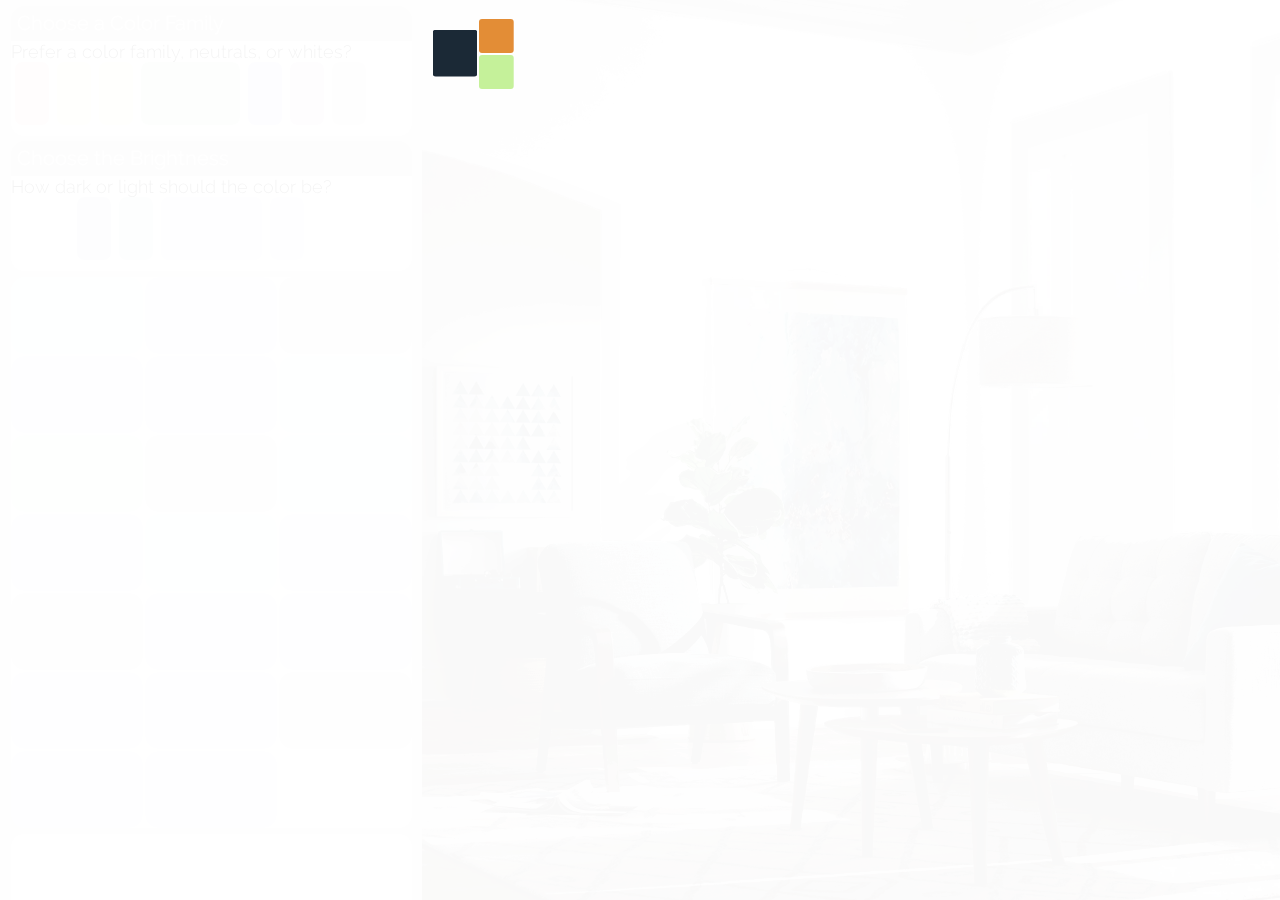
==== commit aff735ea: "About to simply color info animation" ====
--- a/index.html
+++ b/index.html
@@ -102,25 +102,27 @@
 				<img class="scene__room scene__room--tinted" src="./images/room.jpg" alt="">
 			</div>
 			<img class="scene__room scene__room--natural" src="./images/room.jpg" alt="">
-
-			<button class="scene__color-info">
-				<p class="scene__color-info-copy-wrapper">
-					<span class="scene__color-info-copy scene__color-info--number">SW 2021</span>
-					<span class="scene__color-info-copy scene__color-info--name">House Atreides</span>
-				</p>
-			</button>
-			<button class="scene__color-info scene__color-info--coord1">
-				<p class="scene__color-info-copy-wrapper">
-					<span class="scene__color-info-copy scene__color-info--number">SW 2006</span>
-					<span class="scene__color-info-copy scene__color-info--name">Rainstorm</span>
-				</p>
-			</button>
-			<button class="scene__color-info scene__color-info--coord2">
-				<p class="scene__color-info-copy-wrapper">
-					<span class="scene__color-info-copy scene__color-info--number">SW 3773</span>
-					<span class="scene__color-info-copy scene__color-info--name">Deep Forest Brown</span>
-				</p>
-			</button>
+			
+			<div class="scene__color-info-wrapper">
+				<button class="scene__color-info">
+					<p class="scene__color-info-copy-wrapper">
+						<span class="scene__color-info-copy scene__color-info--number">SW 2021</span>
+						<span class="scene__color-info-copy scene__color-info--name">House Atreides</span>
+					</p>
+				</button>
+				<button class="scene__color-info scene__color-info--coord1">
+					<p class="scene__color-info-copy-wrapper">
+						<span class="scene__color-info-copy scene__color-info--number">SW 2006</span>
+						<span class="scene__color-info-copy scene__color-info--name">Rainstorm</span>
+					</p>
+				</button>
+				<button class="scene__color-info scene__color-info--coord2">
+					<p class="scene__color-info-copy-wrapper">
+						<span class="scene__color-info-copy scene__color-info--number">SW 3773</span>
+						<span class="scene__color-info-copy scene__color-info--name">Deep Forest Brown</span>
+					</p>
+				</button>
+			</div>
 		</div>
 
 		<div class="scene__room-wrapper scene__room-wrapper--bottom">
--- a/css/global.css
+++ b/css/global.css
@@ -81,6 +81,7 @@
 .scene__room,
 .scene__room-wrapper,
 .scene__room__tinted-wrapper,
+.scene__color-info-wrapper,
 .scene__color-info-copy-wrapper,
 .scene__color-info {
     height: 100%;
--- a/css/scene.css
+++ b/css/scene.css
@@ -11,6 +11,8 @@
 .scene__room {
     background-color: var( --sceneTintColor );
     object-fit: cover;
+
+    opacity: 0.01;
 }
 
 .scene__room--tinted {
@@ -40,7 +42,7 @@
 
 body {
     /* --color-info-coord1-left-raw: 46; */
-    --color-info-main-width-raw: 4.6;
+    --color-info-main-width-raw: 4.85;
     --color-info-main-height-raw: 5.9;
     --color-info-main-top-raw: 1;
     --color-info-main-left-raw: 1;
@@ -71,7 +73,8 @@
     --color-info-coord1-transform-scaleY: 10;
     --color-info-coord1-transform-scaleX: 10;
     --color-info-coord1-transform-translateY: 0%;
-    --color-info-coord1-transform-translateX: calc( 34vw - 1% );
+    /* --color-info-coord1-transform-translateX: calc( 200% + ( ( 0.1 / var( --color-info-coord-width-raw ) ) * 1% ) ); */
+    --color-info-coord1-transform-translateX: calc( 202% );
     /* --color-info-coord1-transform-translateX: calc( var( --color-info-coord-left-raw ) * 19% ); */
 
     --color-info-coord2-transform-scaleY: 10;
@@ -85,33 +88,50 @@
 }
 
 .detail .scene__color-info {
-    transform: scale( var( --color-info-main-transform-scaleX ), var( --color-info-main-transform-scaleY )  ) translate( var( --color-info-main-transform-translateX ), var( --color-info-main-transform-translateY ) );
+    /* transform: scale( var( --color-info-main-transform-scaleX ), var( --color-info-main-transform-scaleY ) ) translate( var( --color-info-main-transform-translateX ), var( --color-info-main-transform-translateY ) ); */
+    /* transform: scale( var( --color-info-main-transform-scaleX ), var( --color-info-main-transform-scaleY ) ) translate( var( --color-info-main-transform-translateX ), var( --color-info-main-transform-translateY ) );
+    transform: scale( 11, 12 ) translate( 0, 16% ); */
 }
 
 .detail .scene__color-info--coord1 {
-    transform: translate( var( --color-info-coord1-transform-translateX ), var( --color-info-coord1-transform-translateY ) ) scale( var( --color-info-coord1-transform-scaleX ), var( --color-info-coord1-transform-scaleY )  );
+    /* transform: scale( var( --color-info-coord1-transform-scaleX ), var( --color-info-coord1-transform-scaleY ) ) translate( var( --color-info-coord1-transform-translateX ), var( --color-info-coord1-transform-translateY ) ) ; */
+    /* transform: scale( var( --color-info-coord1-transform-scaleX ), var( --color-info-coord1-transform-scaleY ) ) translate( var( --color-info-coord1-transform-translateX ), var( --color-info-coord1-transform-translateY ) ) ;
+    transform: scale( 18.22, 15.5 ) translate( 111%, 11% ); */
 }
 
 .detail .scene__color-info--coord2 {
-    transform: scale( var( --color-info-coord2-transform-scaleX ), var( --color-info-coord2-transform-scaleY )  ) translate( var( --color-info-coord2-transform-translateX ), var( --color-info-coord2-transform-translateY ) );
-}
-
-.detail {
-    color: red !important;
+    /* transform: scale( var( --color-info-coord2-transform-scaleX ), var( --color-info-coord2-transform-scaleY ) ) translate( var( --color-info-coord2-transform-translateX ), var( --color-info-coord2-transform-translateY ) ); */
+    /* transform: scale( var( --color-info-coord2-transform-scaleX ), var( --color-info-coord2-transform-scaleY ) ) translate( var( --color-info-coord2-transform-translateX ), var( --color-info-coord2-transform-translateY ) );
+    transform: scale( 18.22, 15.5 ) translate( 111%, 106% ); */
+}
+
+.detail .scene__color-info-wrapper {
+    transform: translate( 0, 0 ) scale( 1 );
+}
+
+.scene__color-info-wrapper {
+    left: 1%;
+    top: 1%;
+    transform:  translate( -45%, -45% ) scale( 0.1 );
 }
 
 .scene__color-info {
-    border-radius: 0.2vmax;
+    border-radius: 30px;
     display: block;
-    height: var( --color-info-main-height );
-    left: var( --color-info-main-left );
+    height: 5.9%;
+    height: 52%;
+    /* height: var( --color-info-main-height );
+    left: var( --color-info-main-left ); */
+    left: 2%;
     overflow: hidden;
     position: absolute;
-    top: var( --color-info-main-top );
-    transform: scale( 1, 1 ) translate( 0, 0 );
+    /* top: var( --color-info-main-top ); */
+    top: 23%;
+    /* transform: scale( 1, 1 ) translate( 0, 0 );
     transform-origin: top left;
-    transition: transform 0.35s;
-    width: var( --color-info-main-width );
+    transition: transform 0.35s; */
+    /* width: var( --color-info-main-width ); */
+    width: 52%;
     will-change: transform;
     z-index: 3;
 }
@@ -121,19 +141,25 @@
 
 .scene__color-info--coord1,
 .scene__color-info--coord2 {
-    height: var( --color-info-coord-height );
-    left: var( --color-info-coord-left );
-    width: var( --color-info-coord-width );
+    /* height: var( --color-info-coord-height ); */
+    height: 38%;
+    /* left: var( --color-info-coord-left ); */
+    left: 56%;
+    top: 11%;
+    /* width: var( --color-info-coord-width ); */
+    width: 40.5%;
 }
 
 .scene__color-info--coord1 {
-    top: var( --color-info-coord1-top );
-    transform: scale( 1, 1 ) translate( 0, 0 );
+    /* top: var( --color-info-coord1-top ); */
+    /* top: 2.675%; */
+    /* transform: scale( 1, 1 ) translate( 0, 0 ); */
 }
 
 .scene__color-info--coord2 {
-    top: var( --color-info-coord2-top );
-    transform: scale( 1, 1 ) translate( 0, 0 );
+    top: 51%;
+    /* top: var( --color-info-coord2-top ); */
+    /* transform: scale( 1, 1 ) translate( 0, 0 ); */
 }
 
 .scene__color-info-copy-wrapper {
@@ -141,11 +167,15 @@
     height: 100%;
     overflow: hidden;
     position: relative;
-    transform: scale( 10 );
+    transform: scaleY( 10 );
     transform-origin: top left;
     transition: transform 0.35s;
     width: 100%;
     will-change: transform;
+}
+
+.detail .scene__color-info-copy-wrapper {
+    transform: scaleY( 1 );
 }
 
 .scene__color-info--coord1 .scene__color-info-copy-wrapper {
--- a/css/filter.css
+++ b/css/filter.css
@@ -30,7 +30,7 @@
     height: 100%;
     overflow: hidden;
 
-    opacity: 0.5;
+    opacity: 0.05;
 }   
 
 .color-set-wrapper {
@@ -39,7 +39,9 @@
     justify-content: center;
     overflow: hidden;
     padding: var( --color-set-wrapper-padding );
-    width: 33%;    
+    width: 33%;
+    
+    opacity: 0.05;
 }
 
 .filter-wrapper {
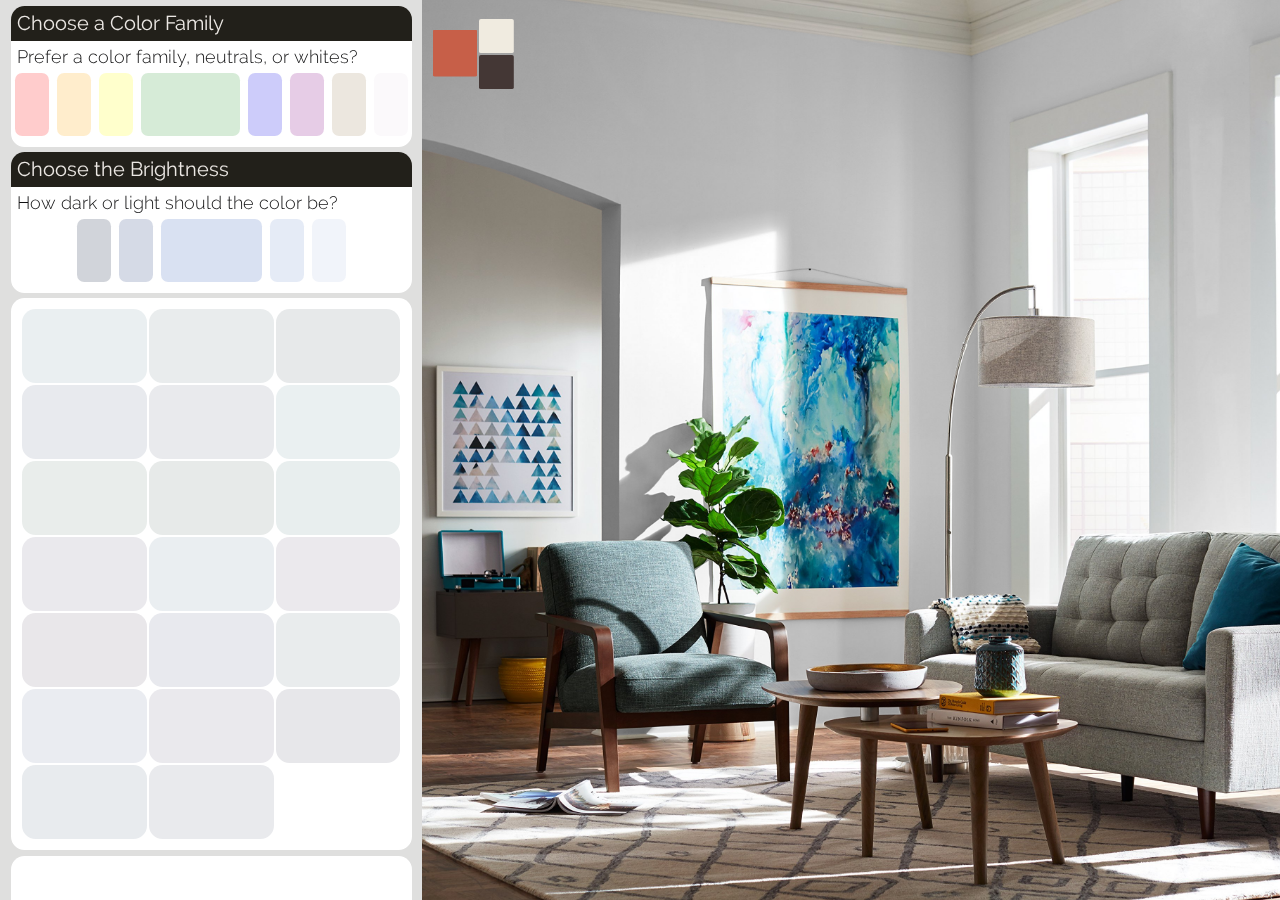
==== commit 9fc3312d: "Few color info updates" ====
--- a/index.html
+++ b/index.html
@@ -104,7 +104,7 @@
 			<img class="scene__room scene__room--natural" src="./images/room.jpg" alt="">
 			
 			<div class="scene__color-info-wrapper">
-				<button class="scene__color-info">
+				<button class="scene__color-info scene__color-info--main">
 					<p class="scene__color-info-copy-wrapper">
 						<span class="scene__color-info-copy scene__color-info--number">SW 2021</span>
 						<span class="scene__color-info-copy scene__color-info--name">House Atreides</span>
--- a/css/global.css
+++ b/css/global.css
@@ -102,6 +102,7 @@
   --default-border-radius: calc( var( --media-query-multiplier ) * 0.75vmax );
 
   --color-list-margin: calc( var( --media-query-multiplier ) * 1% ) 0;
+  --color-list-padding: calc( var( --media-query-multiplier ) * 2% ) calc( var( --media-query-multiplier ) * 2% );
 
   --color-set-wrapper-padding: 0 calc( var( --media-query-multiplier ) * 0.6% );
   --color-set-transform: transform: scaleY( 1 );
@@ -114,6 +115,7 @@
   --filter-list-height: calc( var( --media-query-multiplier ) * 5% );
   --filter-list-title-font-size: calc( var( --media-query-multiplier ) * var( --media-query-font-multiplier ) * 18px );
   --filter-list-copy-font-size: calc( var( --media-query-multiplier ) * var( --media-query-font-multiplier ) * 16px );
+  --filter-list-copy-margin: calc( var( --media-query-multiplier ) * 0.3vw ) calc( var( --media-query-multiplier ) * 0.35vw );
 }
 
 @media  ( min-width: 770px ) and ( min-aspect-ratio: 3/2 ), ( min-width: 770px ) and ( max-aspect-ratio: 2/3 )  {
--- a/css/scene.css
+++ b/css/scene.css
@@ -1,6 +1,5 @@
 .scene {
     background-color: var( --sceneTintColor );
-    /* display: none; */
     left: 33%;
     overflow: hidden;
     width: 67%;
@@ -12,7 +11,17 @@
     background-color: var( --sceneTintColor );
     object-fit: cover;
 
-    opacity: 0.01;
+    /* opacity: 0.01; */
+}
+
+.scene__room--natural {
+    opacity: 1;
+    transition: opacity 0.9s;
+    will-change: opacity;
+}
+
+.state-detail .scene__room--natural {
+    opacity: 0;
 }
 
 .scene__room--tinted {
@@ -40,170 +49,121 @@
     display: none;
 }
 
-body {
-    /* --color-info-coord1-left-raw: 46; */
-    --color-info-main-width-raw: 4.85;
-    --color-info-main-height-raw: 5.9;
-    --color-info-main-top-raw: 1;
-    --color-info-main-left-raw: 1;
-
-    --color-info-coord-width-raw: calc( ( 9.3 - var( --color-info-main-width-raw ) ) / 2 );
-    --color-info-coord-height-raw: calc( ( var( --color-info-main-height-raw ) - 0.5 ) / 2 );
-    --color-info-coord-left-raw: calc( 1 + var( --color-info-main-width-raw ) + 0.5 );
-
-    --color-info-coord1-top-raw: 1;
-    --color-info-coord2-top-raw: calc( 1 + var( --color-info-coord-height-raw ) + 0.5 );
-
-    --color-info-main-width: calc( var( --color-info-main-width-raw ) * 1% );
-    --color-info-main-height: calc( var( --color-info-main-height-raw ) * 1% );
-    --color-info-main-top: calc( var( --color-info-main-top-raw ) * 1% );
-    --color-info-main-left: calc( var( --color-info-main-left-raw ) * 1% );
-
-    --color-info-coord-width: calc( var( --color-info-coord-width-raw ) * 1% );
-    --color-info-coord-height: calc( var( --color-info-coord-height-raw ) * 1% );
-    --color-info-coord-left: calc( var( --color-info-coord-left-raw ) * 1% );
-    --color-info-coord1-top: calc( var( --color-info-coord1-top-raw ) * 1% );
-    --color-info-coord2-top: calc( var( --color-info-coord2-top-raw ) * 1% );
-
-    --color-info-main-transform-scaleY: 10;
-    --color-info-main-transform-scaleX: 10;
-    --color-info-main-transform-translateY: 0%;
-    --color-info-main-transform-translateX: 0%;
-
-    --color-info-coord1-transform-scaleY: 10;
-    --color-info-coord1-transform-scaleX: 10;
-    --color-info-coord1-transform-translateY: 0%;
-    /* --color-info-coord1-transform-translateX: calc( 200% + ( ( 0.1 / var( --color-info-coord-width-raw ) ) * 1% ) ); */
-    --color-info-coord1-transform-translateX: calc( 202% );
-    /* --color-info-coord1-transform-translateX: calc( var( --color-info-coord-left-raw ) * 19% ); */
-
-    --color-info-coord2-transform-scaleY: 10;
-    --color-info-coord2-transform-scaleX: 10;
-    --color-info-coord2-transform-translateY: 0%;
-    --color-info-coord2-transform-translateX: 0%;
-/* 
-    --color-info-main-transform: transform: scale( 1, 1 ) translate( 0, 0 );
-    --color-info-coord1-transform: transform: scale( 10 ) translate( 200%, 0 );
-    --color-info-coord2-transform: transform: scale( 10 ) translate( 200%, 0 ); */
-}
-
-.detail .scene__color-info {
-    /* transform: scale( var( --color-info-main-transform-scaleX ), var( --color-info-main-transform-scaleY ) ) translate( var( --color-info-main-transform-translateX ), var( --color-info-main-transform-translateY ) ); */
-    /* transform: scale( var( --color-info-main-transform-scaleX ), var( --color-info-main-transform-scaleY ) ) translate( var( --color-info-main-transform-translateX ), var( --color-info-main-transform-translateY ) );
-    transform: scale( 11, 12 ) translate( 0, 16% ); */
-}
-
-.detail .scene__color-info--coord1 {
-    /* transform: scale( var( --color-info-coord1-transform-scaleX ), var( --color-info-coord1-transform-scaleY ) ) translate( var( --color-info-coord1-transform-translateX ), var( --color-info-coord1-transform-translateY ) ) ; */
-    /* transform: scale( var( --color-info-coord1-transform-scaleX ), var( --color-info-coord1-transform-scaleY ) ) translate( var( --color-info-coord1-transform-translateX ), var( --color-info-coord1-transform-translateY ) ) ;
-    transform: scale( 18.22, 15.5 ) translate( 111%, 11% ); */
-}
-
-.detail .scene__color-info--coord2 {
-    /* transform: scale( var( --color-info-coord2-transform-scaleX ), var( --color-info-coord2-transform-scaleY ) ) translate( var( --color-info-coord2-transform-translateX ), var( --color-info-coord2-transform-translateY ) ); */
-    /* transform: scale( var( --color-info-coord2-transform-scaleX ), var( --color-info-coord2-transform-scaleY ) ) translate( var( --color-info-coord2-transform-translateX ), var( --color-info-coord2-transform-translateY ) );
-    transform: scale( 18.22, 15.5 ) translate( 111%, 106% ); */
-}
-
-.detail .scene__color-info-wrapper {
-    transform: translate( 0, 0 ) scale( 1 );
+.state-detail .scene__color-info-wrapper {
+    transform: scale( 1 );
 }
 
 .scene__color-info-wrapper {
     left: 1%;
     top: 1%;
-    transform:  translate( -45%, -45% ) scale( 0.1 );
+    transform: scale( 0.1 );
+    transform-origin: top left;
+    transition: transform 0.35s;
+    will-change: transform;
 }
 
 .scene__color-info {
-    border-radius: 30px;
+    border-radius: 1.5vmax;
     display: block;
     height: 5.9%;
     height: 52%;
-    /* height: var( --color-info-main-height );
-    left: var( --color-info-main-left ); */
     left: 2%;
     overflow: hidden;
     position: absolute;
-    /* top: var( --color-info-main-top ); */
     top: 23%;
-    /* transform: scale( 1, 1 ) translate( 0, 0 );
-    transform-origin: top left;
-    transition: transform 0.35s; */
-    /* width: var( --color-info-main-width ); */
     width: 52%;
-    will-change: transform;
     z-index: 3;
 }
 
 .scene__color-info--bottom {
 }
 
+.scene__color-info--main .scene__color-info-copy-wrapper {
+    padding-top: 3vmax;
+}
+
 .scene__color-info--coord1,
 .scene__color-info--coord2 {
-    /* height: var( --color-info-coord-height ); */
     height: 38%;
-    /* left: var( --color-info-coord-left ); */
     left: 56%;
     top: 11%;
-    /* width: var( --color-info-coord-width ); */
     width: 40.5%;
 }
 
 .scene__color-info--coord1 {
-    /* top: var( --color-info-coord1-top ); */
-    /* top: 2.675%; */
-    /* transform: scale( 1, 1 ) translate( 0, 0 ); */
 }
 
 .scene__color-info--coord2 {
     top: 51%;
-    /* top: var( --color-info-coord2-top ); */
-    /* transform: scale( 1, 1 ) translate( 0, 0 ); */
 }
 
 .scene__color-info-copy-wrapper {
-    background: linear-gradient(-15deg, rgba(27, 41, 54, 0.2) 0%, rgba(27, 41, 54, 1) 38%, rgba(27, 41, 54, 1) 100%);
+    background: linear-gradient(-15deg, rgba( 199, 95, 72, 0.4 ) 0%, rgba( 199, 95, 72, 1 ) 48%, rgba( 199, 95, 72, 1) 100%);
     height: 100%;
     overflow: hidden;
     position: relative;
-    transform: scaleY( 10 );
+    transform: scaleY( 5 );
     transform-origin: top left;
-    transition: transform 0.35s;
+    transition: transform 0.3s;
     width: 100%;
     will-change: transform;
 }
 
-.detail .scene__color-info-copy-wrapper {
+.state-detail .scene__color-info-copy-wrapper {
     transform: scaleY( 1 );
 }
 
 .scene__color-info--coord1 .scene__color-info-copy-wrapper {
-    background: linear-gradient(-15deg, rgba(227, 41, 54, 0.2) 0%, rgba(227, 141, 54, 1) 38%, rgba(227, 141, 54, 1) 100%);
+    background: linear-gradient(-15deg, rgba( 240, 235, 224, 0.3) 0%, rgba( 240, 235, 224, 1) 42%, rgba( 240, 235, 224, 1) 100%);
 }
 
 .scene__color-info--coord2 .scene__color-info-copy-wrapper {
-    background: linear-gradient(-15deg, rgba(197, 241, 154, 0.2) 0%, rgba(197, 241, 154, 1) 38%, rgba(197, 241, 154, 1) 100%);
+    background: linear-gradient(-15deg, rgba( 68, 55, 53, 0.3) 0%, rgba( 68, 55, 53, 1) 42%, rgba( 68, 55, 53, 1) 100%);
 }
 
 .scene__color-info-copy {
     color: aliceblue;
     display: block;
+    font-size: 2vmax;
+    font-weight: 200;
+    line-height: 1em;
+    margin: 3vmax 0 0 1vmax;
+    text-align: left;
+    opacity: 0;
     position: relative;
-    transform: scale( 10 ) translateY( 300% );
+    transform: translateY( -300% );
     transform-origin: top left;
-    transition: transform 0.35s;
-    will-change: transform;
+    transition: opacity 0.9s, transform 0.7s;
+    transition-delay: 0.3s, 0.3s;
+    will-change: opacity transform;
 }
 
+.state-detail .scene__color-info-copy {
+    opacity: 1;
+    transform: translateY( 0 );
+}
+
+.state-detail-animating .scene__color-info-copy {
+    transition: opacity 0.3s, transform 0.3s;
+    transition-delay: 0s, 0s;
+}
 
 .scene__color-info--number {
-    font-size: var( --filter-list-copy-font-size );
 }
 
 .scene__color-info--name {
-    font-size: var( --filter-list-title-font-size );    
-    margin-bottom: 10%;
+    font-size: 5vmax;
+    margin-top: 0.5vmax;
+}
+
+.scene__color-info--coord1 .scene__color-info-copy,
+.scene__color-info--coord2 .scene__color-info-copy {
+    font-size: 2vmax;
+}
+
+.scene__color-info--coord1 .scene__color-info--name,
+.scene__color-info--coord2 .scene__color-info--name {
+    font-size: 3.7vmax;
 }
 
 .scene__room__tinted-wrapper {
--- a/css/color-list.css
+++ b/css/color-list.css
@@ -3,6 +3,7 @@
     border-radius: var( --default-border-radius );
     height: 61.3%;
     margin: var( --color-list-margin );
+    padding: var( --color-list-padding );
     overflow: hidden;
     width: 100%;
 }
@@ -10,7 +11,7 @@
 .color-list {
     display: grid;
     grid-gap: 0.15vw;
-    grid-template-columns: 1fr 1fr 1fr;
+    grid-template-columns: 1fr 1fr 1fr 1fr;
     height: 100%;
     width: 100%;
 }
@@ -24,7 +25,10 @@
     opacity: 0.1;
 }
 
-.color-list__color--active {
+@media ( min-aspect-ratio: 1/2 ) {
+    .color-list {
+        grid-template-columns: 1fr 1fr 1fr;
+    }
 }
 
 @media ( min-aspect-ratio: 3/2 ) {
--- a/css/filter.css
+++ b/css/filter.css
@@ -13,13 +13,12 @@
     font-size: var( --filter-list-title-font-size );
     margin: 0;
     padding: var( --filter-list-title-padding );
-
-    opacity: 0.2;
 }
 
 .short-list__copy {
     font-weight: 300;
     font-size: var( --filter-list-copy-font-size );
+    margin: var( --filter-list-copy-margin );
 }
 
 .filter-wrapper {
@@ -29,8 +28,6 @@
     justify-content: center;
     height: 100%;
     overflow: hidden;
-
-    opacity: 0.05;
 }   
 
 .color-set-wrapper {
@@ -41,7 +38,7 @@
     padding: var( --color-set-wrapper-padding );
     width: 33%;
     
-    opacity: 0.05;
+    /* opacity: 0.05; */
 }
 
 .filter-wrapper {
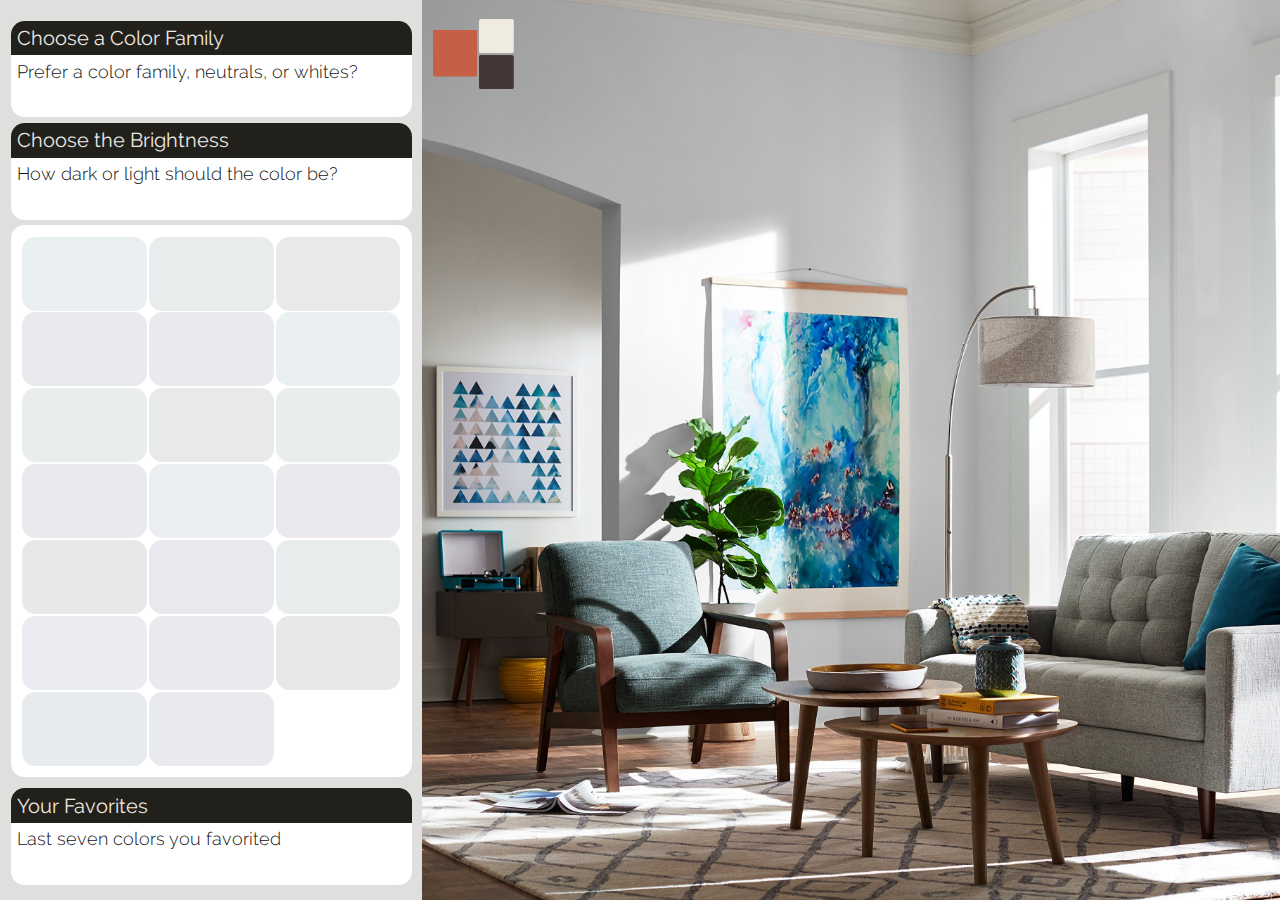
==== commit 73dcc3bb: "Started working on color info transitions" ====
--- a/index.html
+++ b/index.html
@@ -27,18 +27,20 @@
 				<h2 class="short-list__title">
 					Choose a Color Family
 				</h2>
-				<p class="short-list__copy">Prefer a color family, neutrals, or whites?</p>
-					<!-- Colors, Neutrals or Whites -->
-				<ul class="short-list">
-					<li class="short-list__color"><button class="short-list__button" style="background-color:hsl( 0, 100%, 50% );"></button></li>
-					<li class="short-list__color"><button class="short-list__button" style="background-color:hsl( 39, 100%, 50% );"></button></li>
-					<li class="short-list__color"><button class="short-list__button" style="background-color:hsl( 60, 100%, 50% );"></button></li>
-					<li class="short-list__color short-list__color--active"><button class="short-list__button" style="background-color:hsl( 121, 50%, 40% );"></button></li>
-					<li class="short-list__color"><button class="short-list__button" style="background-color:hsl( 241, 98%, 46% );"></button></li>
-					<li class="short-list__color"><button class="short-list__button" style="background-color:hsl( 300, 100%, 25% );"></button></li>
-					<li class="short-list__color"><button class="short-list__button" style="background-color:hsl( 39, 25%, 50% );"></button></li>
-					<li class="short-list__color"><button class="short-list__button" style="background-color:hsl( 300, 25%, 90% );"></button></li>
-				</ul>
+				<div class="short-list__content">
+					<p class="short-list__copy">Prefer a color family, neutrals, or whites?</p>
+						<!-- Colors, Neutrals or Whites -->
+					<ul class="short-list">
+						<li class="short-list__color"><button class="short-list__button" style="background-color:hsl( 0, 100%, 50% );"></button></li>
+						<li class="short-list__color"><button class="short-list__button" style="background-color:hsl( 39, 100%, 50% );"></button></li>
+						<li class="short-list__color"><button class="short-list__button" style="background-color:hsl( 60, 100%, 50% );"></button></li>
+						<li class="short-list__color short-list__color--active"><button class="short-list__button" style="background-color:hsl( 121, 50%, 40% );"></button></li>
+						<li class="short-list__color"><button class="short-list__button" style="background-color:hsl( 241, 98%, 46% );"></button></li>
+						<li class="short-list__color"><button class="short-list__button" style="background-color:hsl( 300, 100%, 25% );"></button></li>
+						<li class="short-list__color"><button class="short-list__button" style="background-color:hsl( 39, 25%, 50% );"></button></li>
+						<li class="short-list__color"><button class="short-list__button" style="background-color:hsl( 300, 25%, 90% );"></button></li>
+					</ul>
+				</div>
 			</div>
 
 			<div class="short-list__wrapper">
@@ -80,19 +82,21 @@
 			</ul>
 		</div>
 
-		<div class="short-list__wrapper">
-			<div class="short-list__content short-list__content--favorites">
+		<div class="short-list__wrapper short-list__wrapper--favorites">
+			<!-- <div class="short-list__content short-list__content--favorites"> -->
 				<h2 class="short-list__title">Your Favorites</h2>
-				<p class="short-list__copy">Last seven colors you favorited</p>
-				<!-- Improve recommendations      Make the color dark or light -->
-				<ul class="short-list">
-					<li class="short-list__color"><button class="short-list__button" style="background-color:hsl( 200, 38%, 33% );"></button></li>
-					<li class="short-list__color"><button class="short-list__button" style="background-color:hsl( 200, 28%, 23% );"></button></li>
-					<li class="short-list__color"><button class="short-list__button" style="background-color:hsl( 200, 38%, 13% );"></button></li>
-					<li class="short-list__color"><button class="short-list__button" style="background-color:hsl( 200, 48%, 23% );"></button></li>
-					<li class="short-list__color"><button class="short-list__button" style="background-color:hsl( 200, 32%, 23% );"></button></li>
-				</ul>
-			</div>
+				<div class="short-list__content">
+					<p class="short-list__copy">Last seven colors you favorited</p>
+					<!-- Improve recommendations      Make the color dark or light -->
+					<ul class="short-list">
+						<li class="short-list__color"><button class="short-list__button" style="background-color:hsl( 200, 38%, 33% );"></button></li>
+						<li class="short-list__color"><button class="short-list__button" style="background-color:hsl( 200, 28%, 23% );"></button></li>
+						<li class="short-list__color"><button class="short-list__button" style="background-color:hsl( 200, 38%, 13% );"></button></li>
+						<li class="short-list__color"><button class="short-list__button" style="background-color:hsl( 200, 48%, 23% );"></button></li>
+						<li class="short-list__color"><button class="short-list__button" style="background-color:hsl( 200, 32%, 23% );"></button></li>
+					</ul>
+				</div>
+			<!-- </div> -->
 		</div>
 	</div>
 
--- a/css/global.css
+++ b/css/global.css
@@ -95,27 +95,25 @@
 
 /* ------------------ ############ VARIABLES ############ ------------------ */
 body {
-  --media-query-multiplier: 1;
-  --media-query-font-multiplier: 1.2;
-  --tintedSceneFilter: initial;
-  --sceneTintColor: #fff;
-  --default-border-radius: calc( var( --media-query-multiplier ) * 0.75vmax );
-
-  --color-list-margin: calc( var( --media-query-multiplier ) * 1% ) 0;
-  --color-list-padding: calc( var( --media-query-multiplier ) * 2% ) calc( var( --media-query-multiplier ) * 2% );
-
-  --color-set-wrapper-padding: 0 calc( var( --media-query-multiplier ) * 0.6% );
-  --color-set-transform: transform: scaleY( 1 );
-
-  --filter-list-title-padding: calc( var( --media-query-multiplier ) * 0.3vw ) calc( var( --media-query-multiplier ) * 0.35vw );
-  --filter-list-wrapper-padding: 0 0 calc( var( --media-query-multiplier ) * 2% );
-  --filter-list-wrapper-margin-top: calc( var( --media-query-multiplier ) * 1% );
-  /* --filter-list-margin-top: calc( var( --media-query-multiplier ) * 0.8 * 2% ); */
-  --filter-button-border-radius: calc( var( --media-query-multiplier ) * 0.4vmax );
-  --filter-list-height: calc( var( --media-query-multiplier ) * 5% );
-  --filter-list-title-font-size: calc( var( --media-query-multiplier ) * var( --media-query-font-multiplier ) * 18px );
-  --filter-list-copy-font-size: calc( var( --media-query-multiplier ) * var( --media-query-font-multiplier ) * 16px );
-  --filter-list-copy-margin: calc( var( --media-query-multiplier ) * 0.3vw ) calc( var( --media-query-multiplier ) * 0.35vw );
+    --transition-transform-short: transform 0.75s;
+    --media-query-multiplier: 1;
+    --media-query-font-multiplier: 1.2;
+    --tintedSceneFilter: initial;
+    --sceneTintColor: #fff;
+    --default-border-radius: calc( var( --media-query-multiplier ) * 0.75vmax );    
+    --color-list-margin: calc( var( --media-query-multiplier ) * 1% ) 0;
+    --color-list-padding: calc( var( --media-query-multiplier ) * 2% ) calc( var( --media-query-multiplier ) * 2% );    
+    --color-set-wrapper-padding: 0 calc( var( --media-query-multiplier ) * 0.6% );
+    --color-set-transform: transform: scaleY( 1 );  
+    --filter-list-title-padding: calc( var( --media-query-multiplier ) * 0.3vw ) calc( var( --media-query-multiplier ) * 0.35vw );
+    --filter-list-wrapper-padding: 0 0 calc( var( --media-query-multiplier ) * 2% );
+    --filter-list-wrapper-margin-top: calc( var( --media-query-multiplier ) * 1% );
+    /* --filter-list-margin-top: calc( var( --media-query-multiplier ) * 0.8 * 2% ); */
+    --filter-button-border-radius: calc( var( --media-query-multiplier ) * 0.4vmax );
+    --filter-list-height: calc( var( --media-query-multiplier ) * 5% );
+    --filter-list-title-font-size: calc( var( --media-query-multiplier ) * var( --media-query-font-multiplier ) * 18px );
+    --filter-list-copy-font-size: calc( var( --media-query-multiplier ) * var( --media-query-font-multiplier ) * 16px );
+    --filter-list-copy-margin: calc( var( --media-query-multiplier ) * 0.3vw ) calc( var( --media-query-multiplier ) * 0.35vw );
 }
 
 @media  ( min-width: 770px ) and ( min-aspect-ratio: 3/2 ), ( min-width: 770px ) and ( max-aspect-ratio: 2/3 )  {
@@ -239,7 +237,30 @@
 }
 
 /* ------------------ ############ APP STATE - ROOM DETAIL ############ ------------------ */
-
+/* .state-select-favorites .short-list__wrapper:not( .short-list__wrapper--favorites ) {
+    opacity: 0;
+    transform: scaleY( 0.001);
+} */
+.state-select-favorites .short-list__wrapper:not( .short-list__wrapper--favorites ) {
+    padding: 0;
+}
+
+.state-select-favorites .short-list__wrapper:not( .short-list__wrapper--favorites ) .short-list__content {
+    transform: scaleY( 0.0001 );
+}
+
+/* .scene:hover .short-list__wrapper--favorites,
+.state-select-favorites .short-list__wrapper--favorites {
+    opacity: 1;
+    transform: scaleY( 1 );
+} */
+
+.scene:hover .short-list__wrapper--favorites .short-list__content,
+.state-select-favorites .short-list__wrapper--favorites .short-list__content {
+    transform: scaleY( 1 );
+}
+
+/* 
 
 .state-select-favorites .short-list__wrapper:not( .short-list__content--favorites ) {
   opacity: 0;
@@ -259,4 +280,4 @@
 .scene:hover .short-list__content--favorites .short-list__content,
 .state-select-favorites .short-list__content--favorites .short-list__content {
   transform: scaleY( 1 );
-}+} */--- a/css/scene.css
+++ b/css/scene.css
@@ -127,7 +127,7 @@
     font-size: 2vmax;
     font-weight: 200;
     line-height: 1em;
-    margin: 3vmax 0 0 1vmax;
+    padding: 3vmax 0 0 1vmax;
     text-align: left;
     opacity: 0;
     position: relative;
@@ -144,8 +144,8 @@
 }
 
 .state-detail-animating .scene__color-info-copy {
-    transition: opacity 0.3s, transform 0.3s;
-    transition-delay: 0s, 0s;
+    transition: opacity 0.15s, transform 1s;
+    transition-delay: 0s, 1s;
 }
 
 .scene__color-info--number {
@@ -153,7 +153,7 @@
 
 .scene__color-info--name {
     font-size: 5vmax;
-    margin-top: 0.5vmax;
+    padding-top: 0.5vmax;
 }
 
 .scene__color-info--coord1 .scene__color-info-copy,
--- a/css/filter.css
+++ b/css/filter.css
@@ -1,9 +1,21 @@
-.title {
+.color-set-wrapper {
+    background-color: #dfdfde;
+    display: flex;
+    flex-direction: column;
+    justify-content: center;
+    overflow: hidden;
+    padding: var( --color-set-wrapper-padding );
+    width: 33%;
+    
+    /* opacity: 0.05; */
+}
+
+/* .title {
     color: rgb(51, 111, 119);
     font-family: 'Raleway', Arial, Helvetica, sans-serif;
     font-size: 1.5vmax;
     font-weight: 200;
-}
+} */
 
 .short-list__title {
     background-color: rgb(34, 32, 26);
@@ -19,6 +31,10 @@
     font-weight: 300;
     font-size: var( --filter-list-copy-font-size );
     margin: var( --filter-list-copy-margin );
+    overflow: hidden;
+    transform: scaleY( 1 );
+    transition: var( --transition-transform-short );
+    /* transition: font-size var( --transition-time-short ); */
 }
 
 .filter-wrapper {
@@ -29,17 +45,6 @@
     height: 100%;
     overflow: hidden;
 }   
-
-.color-set-wrapper {
-    background-color: #dfdfde;
-    flex-direction: column;
-    justify-content: center;
-    overflow: hidden;
-    padding: var( --color-set-wrapper-padding );
-    width: 33%;
-    
-    /* opacity: 0.05; */
-}
 
 .filter-wrapper {
     height: 37.6%;
@@ -52,25 +57,28 @@
     margin-top: var( --filter-list-wrapper-margin-top );
     opacity: 1;
     padding: var( --filter-list-wrapper-padding );
-    transform: scaleY( 1 );
+    /* transform: scaleY( 1 );
     transition: transform 0.35s;
-    will-change: transform;
+    will-change: transform; */
     width: 100%;
 }
 
 .short-list__content {
     transform: scaleY( 1 );
-    transition: transform 0.35s;
-    will-change: transform;
+    transition: var( --transition-transform-short );
 }
 
 .short-list {
     align-items: center;
     display: flex;
+    flex: 1;
     height: var( --filter-list-height );
     justify-content: center;
     /* margin-top: var( --filter-list-margin-top ); */
     overflow: hidden;
+    transform: scaleY( 1 );
+    transition: var( --transition-transform-short );
+    /* transition: height var( --transition-time-short ); */
     width: 100%;
 }
 
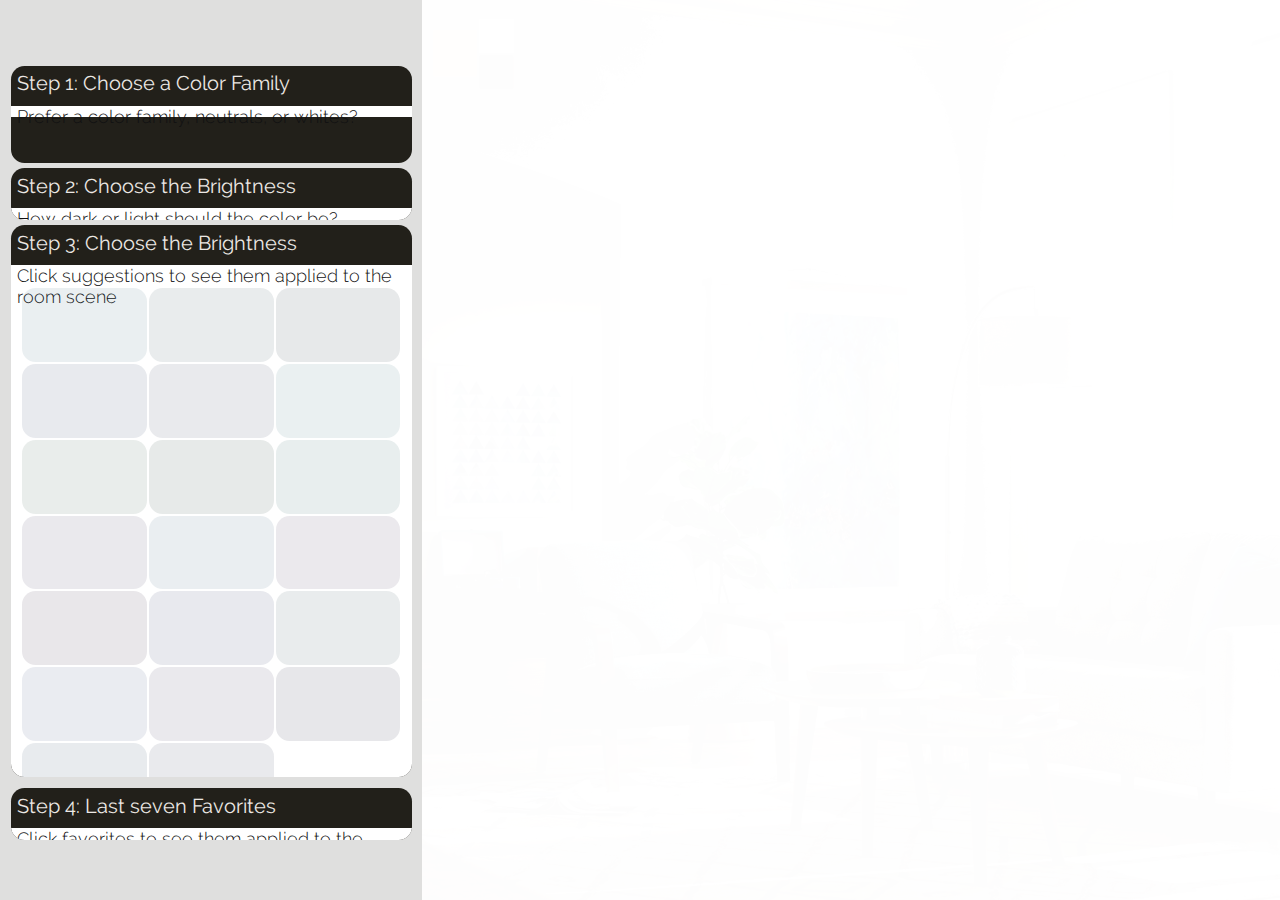
==== commit 3d049fd8: "Still cycling through animating color info" ====
--- a/index.html
+++ b/index.html
@@ -20,12 +20,12 @@
 	<script src="./js/processed-colors.js" type="text/javascript"></script>
 	<script src="./js/app.js" type="text/javascript"></script>
 
-<div id="app-wrapper" class="">
+<div id="app-wrapper" class="state-select-families">
 	<div class="color-set-wrapper">
 		<!-- <div class="filter-wrapper"> -->
-			<div class="short-list__wrapper">
+			<div class="short-list__wrapper short-list__wrapper--families">
 				<h2 class="short-list__title">
-					Choose a Color Family
+					Step 1: Choose a Color Family
 				</h2>
 				<div class="short-list__content">
 					<p class="short-list__copy">Prefer a color family, neutrals, or whites?</p>
@@ -43,21 +43,33 @@
 				</div>
 			</div>
 
-			<div class="short-list__wrapper">
-				<h2 class="short-list__title">Choose the Brightness</h2>
-				<p class="short-list__copy">How dark or light should the color be?</p>
-				<!-- Improve recommendations      Make the color dark or light -->
-				<ul class="short-list">
-					<li class="short-list__color"><button class="short-list__button" style="background-color:hsl( 220, 50%, 18% );"></button></li>
-					<li class="short-list__color"><button class="short-list__button" style="background-color:hsl( 220, 50%, 34% );"></button></li>
-					<li class="short-list__color short-list__color--active"><button class="short-list__button short-list__button--active" style="background-color:hsl( 220, 50%, 50% );"></button></li>
-					<li class="short-list__color"><button class="short-list__button" style="background-color:hsl( 220, 50%, 66% );"></button></li>
-					<li class="short-list__color"><button class="short-list__button" style="background-color:hsl( 220, 50%, 82% );"></button></li>
-				</ul>
+			<div class="short-list__wrapper short-list__wrapper--hue">
+				<h2 class="short-list__title">
+					Step 2: Choose the Brightness
+				</h2>
+				<div class="short-list__content">
+					<p class="short-list__copy">How dark or light should the color be?</p>
+					<!-- Improve recommendations      Make the color dark or light -->
+					<ul class="short-list">
+						<li class="short-list__color"><button class="short-list__button" style="background-color:hsl( 220, 50%, 18% );"></button></li>
+						<li class="short-list__color"><button class="short-list__button" style="background-color:hsl( 220, 50%, 34% );"></button></li>
+						<li class="short-list__color short-list__color--active"><button class="short-list__button short-list__button--active" style="background-color:hsl( 220, 50%, 50% );"></button></li>
+						<li class="short-list__color"><button class="short-list__button" style="background-color:hsl( 220, 50%, 66% );"></button></li>
+						<li class="short-list__color"><button class="short-list__button" style="background-color:hsl( 220, 50%, 82% );"></button></li>
+					</ul>
+				</div>
 			</div>
 		<!-- </div> -->
 
 		<div class="color-list-wrapper">
+			<h2 class="short-list__title">
+				Step 3: Choose the Brightness
+			</h2>
+			<div class="short-list__content">
+				<p class="short-list__copy">
+					Click suggestions to see them applied to the room scene
+				</p>
+			</div>
 			<ul class="color-list">
 				<li class="color-list__color"><button class="color-list__button" style="background-color:hsl( 200, 38%, 33% );"></button></li>
 				<li class="color-list__color"><button class="color-list__button" style="background-color:hsl( 200, 28%, 23% );"></button></li>
@@ -84,9 +96,11 @@
 
 		<div class="short-list__wrapper short-list__wrapper--favorites">
 			<!-- <div class="short-list__content short-list__content--favorites"> -->
-				<h2 class="short-list__title">Your Favorites</h2>
+				<h2 class="short-list__title">
+					Step 4: Last seven Favorites
+				</h2>
 				<div class="short-list__content">
-					<p class="short-list__copy">Last seven colors you favorited</p>
+					<p class="short-list__copy">Click favorites to see them applied to the room scene</p>
 					<!-- Improve recommendations      Make the color dark or light -->
 					<ul class="short-list">
 						<li class="short-list__color"><button class="short-list__button" style="background-color:hsl( 200, 38%, 33% );"></button></li>
--- a/css/global.css
+++ b/css/global.css
@@ -95,7 +95,9 @@
 
 /* ------------------ ############ VARIABLES ############ ------------------ */
 body {
-    --transition-transform-short: transform 0.75s;
+    --light-cream: #dfdfde;
+    --dark-brown: rgb(34, 32, 26);
+    --trans-time-short: 1;
     --media-query-multiplier: 1;
     --media-query-font-multiplier: 1.2;
     --tintedSceneFilter: initial;
@@ -236,48 +238,48 @@
   }
 }
 
+/* ------------------ ############ APP STATE - SHORT LISTS ############ ------------------ */
+.state-select-favorites .short-list__wrapper--favorites,
+.state-select-families .short-list__wrapper--families,
+.state-select-hue .short-list__wrapper--hue {
+    transform: scaleY( 1 );
+    /* height: 9%; */
+}
+
+.state-select-favorites .short-list__wrapper--favorites .short-list__content,
+.state-select-families .short-list__wrapper--families .short-list__content,
+.state-select-hue .short-list__wrapper--hue .short-list__content {
+    max-height: 5%;
+    /* transform: scaleY( 1 ); */
+    opacity: 1
+}
+
+.state-select-favorites .short-list__wrapper--favorites .short-list__title,
+.state-select-families .short-list__wrapper--families .short-list__title,
+.state-select-hue .short-list__wrapper--hue .short-list__title {
+    transform: scaleY( 1 );
+    opacity: 1
+}
+
 /* ------------------ ############ APP STATE - ROOM DETAIL ############ ------------------ */
-/* .state-select-favorites .short-list__wrapper:not( .short-list__wrapper--favorites ) {
+.state-detail .scene__room--natural {
     opacity: 0;
-    transform: scaleY( 0.001);
-} */
-.state-select-favorites .short-list__wrapper:not( .short-list__wrapper--favorites ) {
-    padding: 0;
-}
-
-.state-select-favorites .short-list__wrapper:not( .short-list__wrapper--favorites ) .short-list__content {
-    transform: scaleY( 0.0001 );
-}
-
-/* .scene:hover .short-list__wrapper--favorites,
-.state-select-favorites .short-list__wrapper--favorites {
+}
+
+.state-detail .scene__color-info-wrapper {
+    transform: scale( 1 );
+}
+
+.state-detail .scene__color-info-copy-wrapper {
+    transform: scaleY( 1 );
+}
+
+.state-detail .scene__color-info-copy {
     opacity: 1;
-    transform: scaleY( 1 );
-} */
-
-.scene:hover .short-list__wrapper--favorites .short-list__content,
-.state-select-favorites .short-list__wrapper--favorites .short-list__content {
-    transform: scaleY( 1 );
-}
-
-/* 
-
-.state-select-favorites .short-list__wrapper:not( .short-list__content--favorites ) {
-  opacity: 0;
-  transform: scaleY( 0.001);
-}
-
-.state-select-favorites .short-list__wrapper:not( .short-list__content--favorites ) .short-list__content {
-  transform: scaleY( 1000 );
-}
-
-.scene:hover .short-list__content--favorites,
-.state-select-favorites .short-list__content--favorites {
-  opacity: 1;
-  transform: scaleY( 1 );
-}
-
-.scene:hover .short-list__content--favorites .short-list__content,
-.state-select-favorites .short-list__content--favorites .short-list__content {
-  transform: scaleY( 1 );
-} */+    transform: translateY( 0 );
+}
+
+.state-detail-animating .scene__color-info-copy {
+    transition: opacity 0.15s, transform 1s;
+    transition-delay: 0s, 1s;
+}--- a/css/scene.css
+++ b/css/scene.css
@@ -4,24 +4,18 @@
     overflow: hidden;
     width: 67%;
 
-    /* opacity: 0.1; */
+    opacity: 0.01;
 }
 
 .scene__room {
     background-color: var( --sceneTintColor );
     object-fit: cover;
-
-    /* opacity: 0.01; */
 }
 
 .scene__room--natural {
     opacity: 1;
     transition: opacity 0.9s;
     will-change: opacity;
-}
-
-.state-detail .scene__room--natural {
-    opacity: 0;
 }
 
 .scene__room--tinted {
@@ -47,10 +41,6 @@
 
 .scene__room-wrapper--bottom {
     display: none;
-}
-
-.state-detail .scene__color-info-wrapper {
-    transform: scale( 1 );
 }
 
 .scene__color-info-wrapper {
@@ -109,10 +99,6 @@
     will-change: transform;
 }
 
-.state-detail .scene__color-info-copy-wrapper {
-    transform: scaleY( 1 );
-}
-
 .scene__color-info--coord1 .scene__color-info-copy-wrapper {
     background: linear-gradient(-15deg, rgba( 240, 235, 224, 0.3) 0%, rgba( 240, 235, 224, 1) 42%, rgba( 240, 235, 224, 1) 100%);
 }
@@ -138,16 +124,6 @@
     will-change: opacity transform;
 }
 
-.state-detail .scene__color-info-copy {
-    opacity: 1;
-    transform: translateY( 0 );
-}
-
-.state-detail-animating .scene__color-info-copy {
-    transition: opacity 0.15s, transform 1s;
-    transition-delay: 0s, 1s;
-}
-
 .scene__color-info--number {
 }
 
--- a/css/color-list.css
+++ b/css/color-list.css
@@ -1,18 +1,20 @@
 .color-list-wrapper {
-    background-color: #fff;
+    background-color: var( --dark-brown );
     border-radius: var( --default-border-radius );
     height: 61.3%;
     margin: var( --color-list-margin );
-    padding: var( --color-list-padding );
+    /* padding: var( --color-list-padding ); */
     overflow: hidden;
     width: 100%;
 }
 
 .color-list {
+    background-color: #fff;
     display: grid;
     grid-gap: 0.15vw;
     grid-template-columns: 1fr 1fr 1fr 1fr;
     height: 100%;
+    padding: var( --color-list-padding );
     width: 100%;
 }
 
--- a/css/filter.css
+++ b/css/filter.css
@@ -1,5 +1,5 @@
 .color-set-wrapper {
-    background-color: #dfdfde;
+    background-color: var( --light-cream );
     display: flex;
     flex-direction: column;
     justify-content: center;
@@ -7,24 +7,18 @@
     padding: var( --color-set-wrapper-padding );
     width: 33%;
     
-    /* opacity: 0.05; */
+    /* opacity: 0.1; */
 }
 
-/* .title {
-    color: rgb(51, 111, 119);
-    font-family: 'Raleway', Arial, Helvetica, sans-serif;
-    font-size: 1.5vmax;
-    font-weight: 200;
-} */
-
 .short-list__title {
-    background-color: rgb(34, 32, 26);
     border-top-right-radius: var( --default-border-radius );
     border-top-left-radius: var( --default-border-radius );
     color: rgb(236, 232, 228);
     font-size: var( --filter-list-title-font-size );
     margin: 0;
     padding: var( --filter-list-title-padding );
+    /* transform: scaleY( 4 );
+    transition: transform calc( var( --trans-time-short ) * 1s ) ease-in-out; */
 }
 
 .short-list__copy {
@@ -34,7 +28,6 @@
     overflow: hidden;
     transform: scaleY( 1 );
     transition: var( --transition-transform-short );
-    /* transition: font-size var( --transition-time-short ); */
 }
 
 .filter-wrapper {
@@ -52,45 +45,44 @@
 }
 
 .short-list__wrapper {
-    background-color: #fff;
+    background-color: var( --dark-brown );
     border-radius: var( --default-border-radius );
+    /* height: 3%; */
+    justify-content: center;
     margin-top: var( --filter-list-wrapper-margin-top );
-    opacity: 1;
-    padding: var( --filter-list-wrapper-padding );
-    /* transform: scaleY( 1 );
-    transition: transform 0.35s;
-    will-change: transform; */
+    overflow: hidden;
+    /* opacity: 1; */
+    /* padding: var( --filter-list-wrapper-padding ); */
+    /* transition: height calc( var( --trans-time-short ) * 1s ) ease-in-out; */
+    /* transform: scaleY( 0.25 );
+    transition: transform calc( var( --trans-time-short ) * 1s ) ease-in-out; */
     width: 100%;
 }
 
 .short-list__content {
-    transform: scaleY( 1 );
-    transition: var( --transition-transform-short );
+    background-color: #fff;
+    /* opacity: 0; */
+    padding: var( --filter-list-wrapper-padding );
+    /* height: 0; */
+    max-height: 0;
+    /* transition: max-height 1s; */
+    transition: max-height calc( var( --trans-time-short ) * 1s );
+    /* transition: opacity calc( var( --trans-time-short ) * 1s ) ease-in-out; */
+    /* transform: scaleY( 0.00001 );
+    transition: transform calc( var( --trans-time-short ) * 1s ) ease-in-out; */
+    width: 100%;
+    /* will-change: max-height; */
 }
 
 .short-list {
     align-items: center;
     display: flex;
-    flex: 1;
+    /* flex: 1; */
     height: var( --filter-list-height );
     justify-content: center;
-    /* margin-top: var( --filter-list-margin-top ); */
     overflow: hidden;
-    transform: scaleY( 1 );
-    transition: var( --transition-transform-short );
-    /* transition: height var( --transition-time-short ); */
     width: 100%;
 }
-
-.short-list__content--favorites {
-    opacity: 0;
-    transform: scaleY( 0.001 );
-}
-
-.short-list__content--favorites .short-list__content {
-    transform: scaleY( 1000 );
-}
-
 
 .short-list__color {
     height: 100%;
